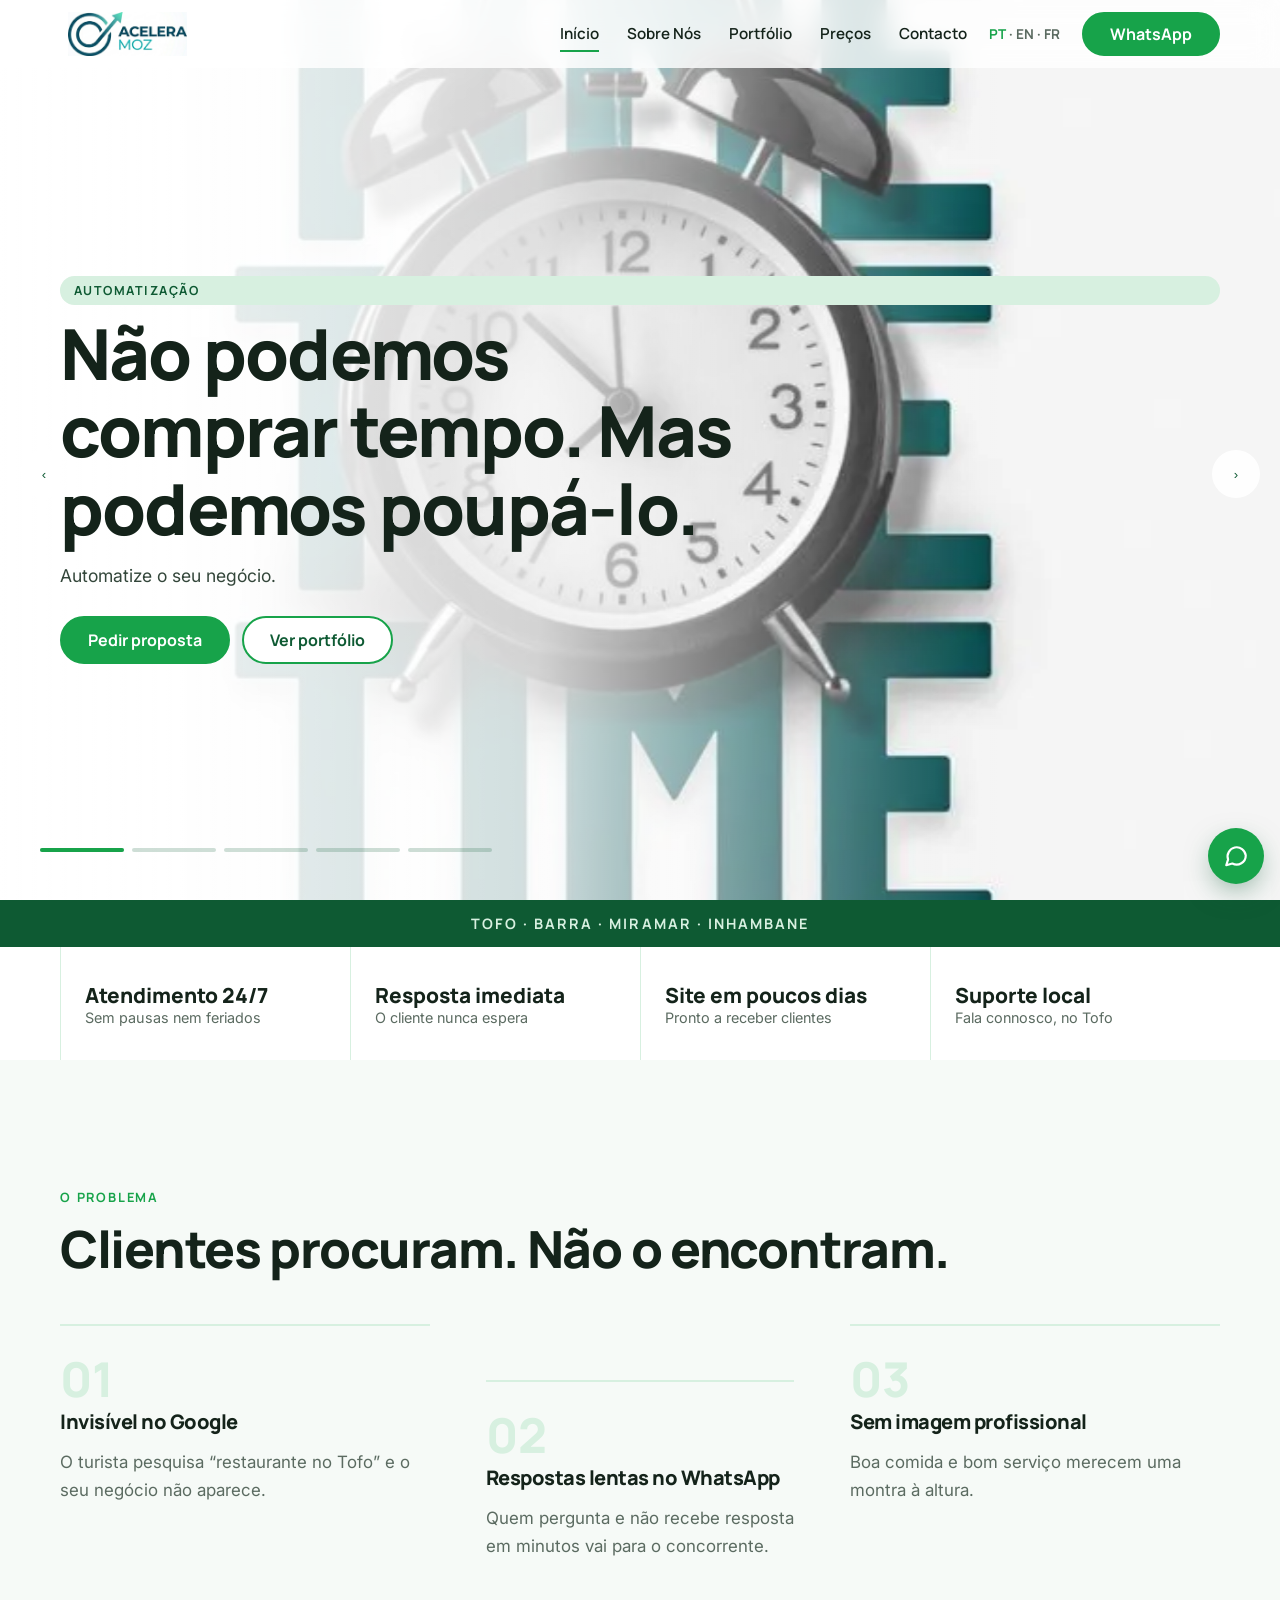
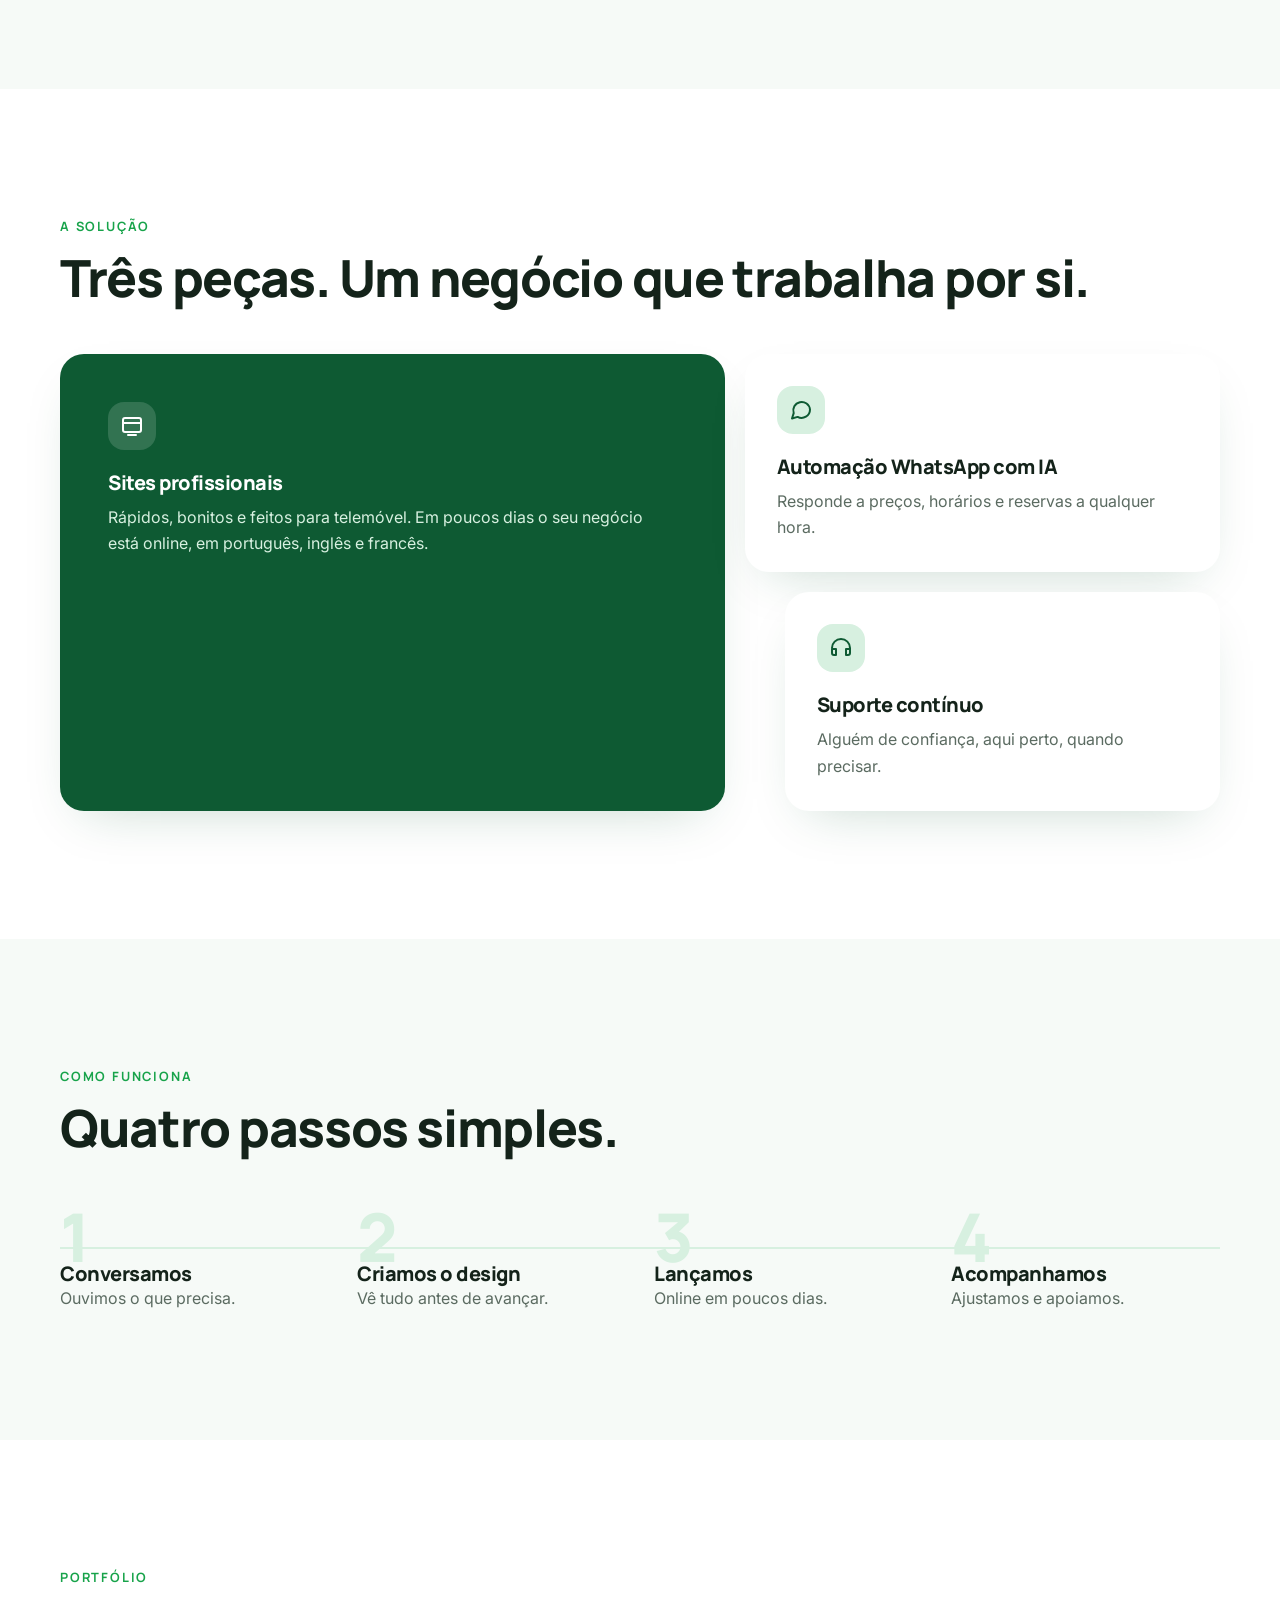
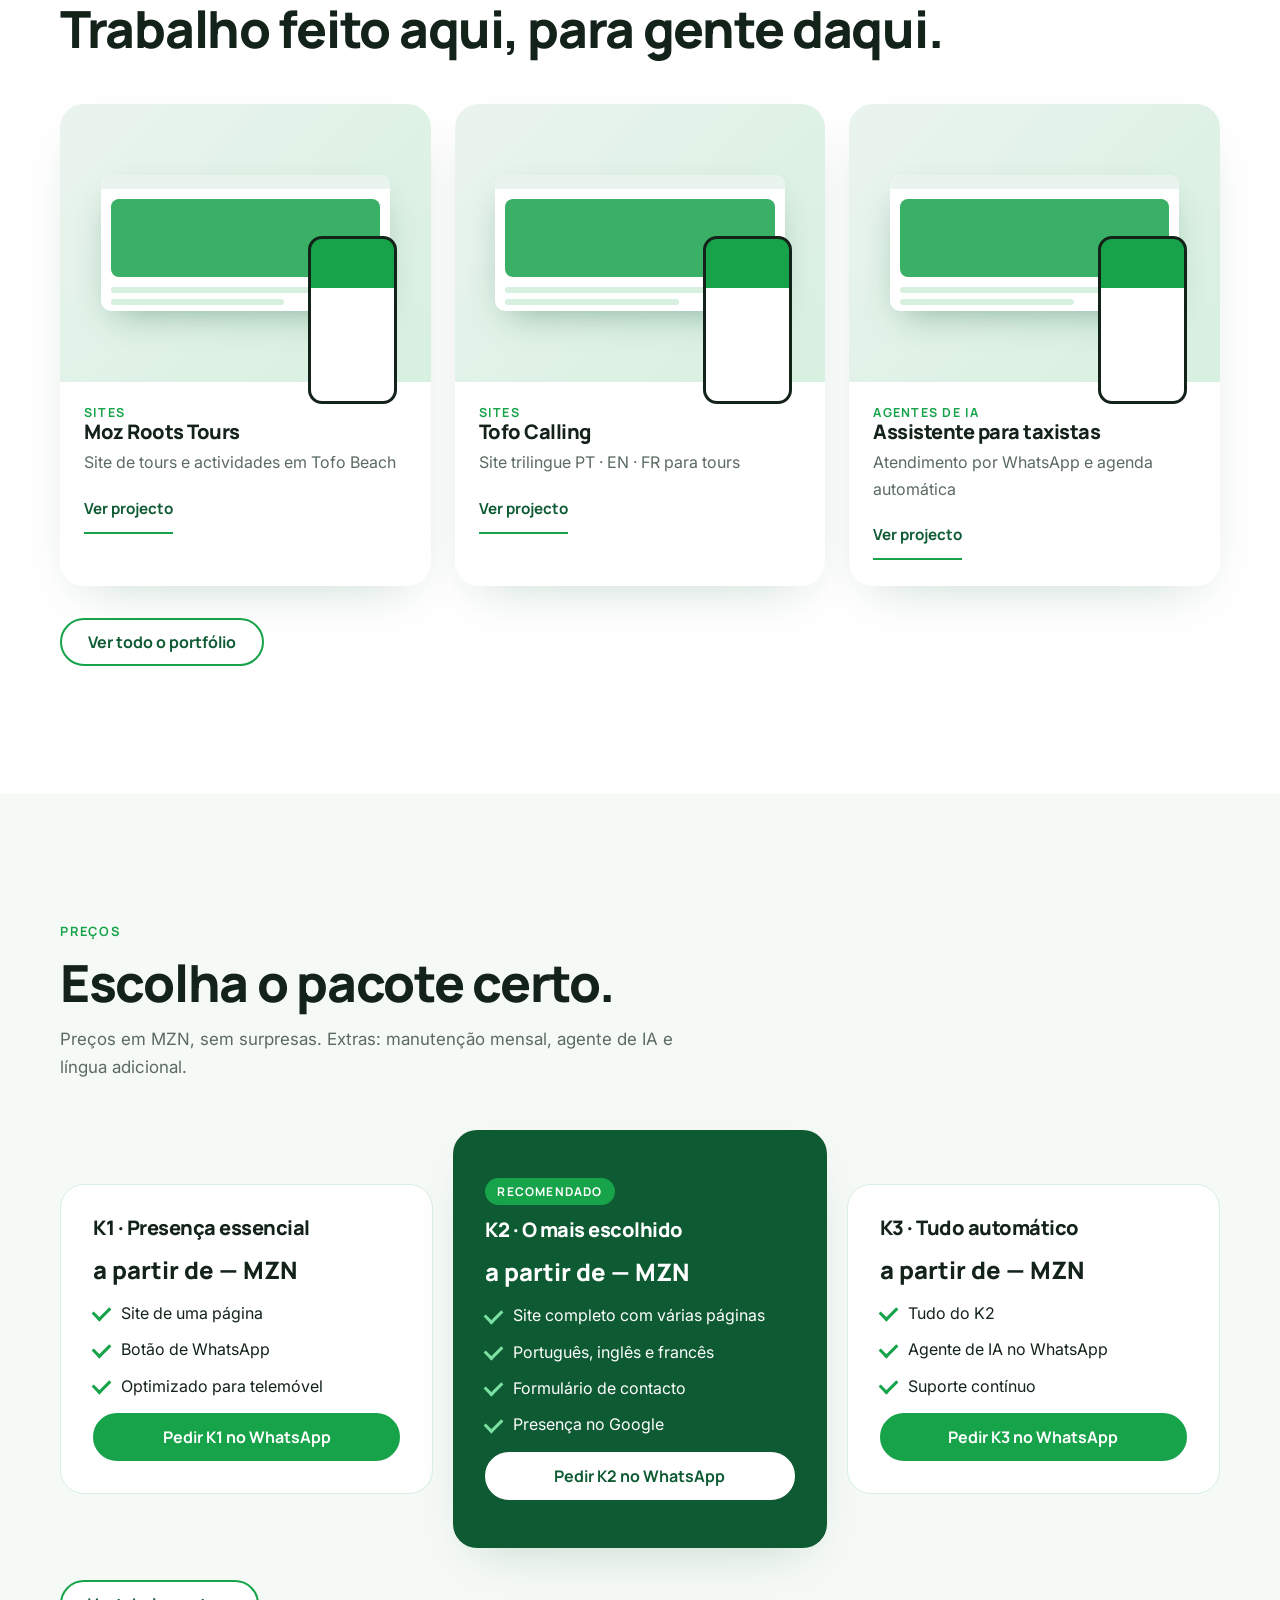
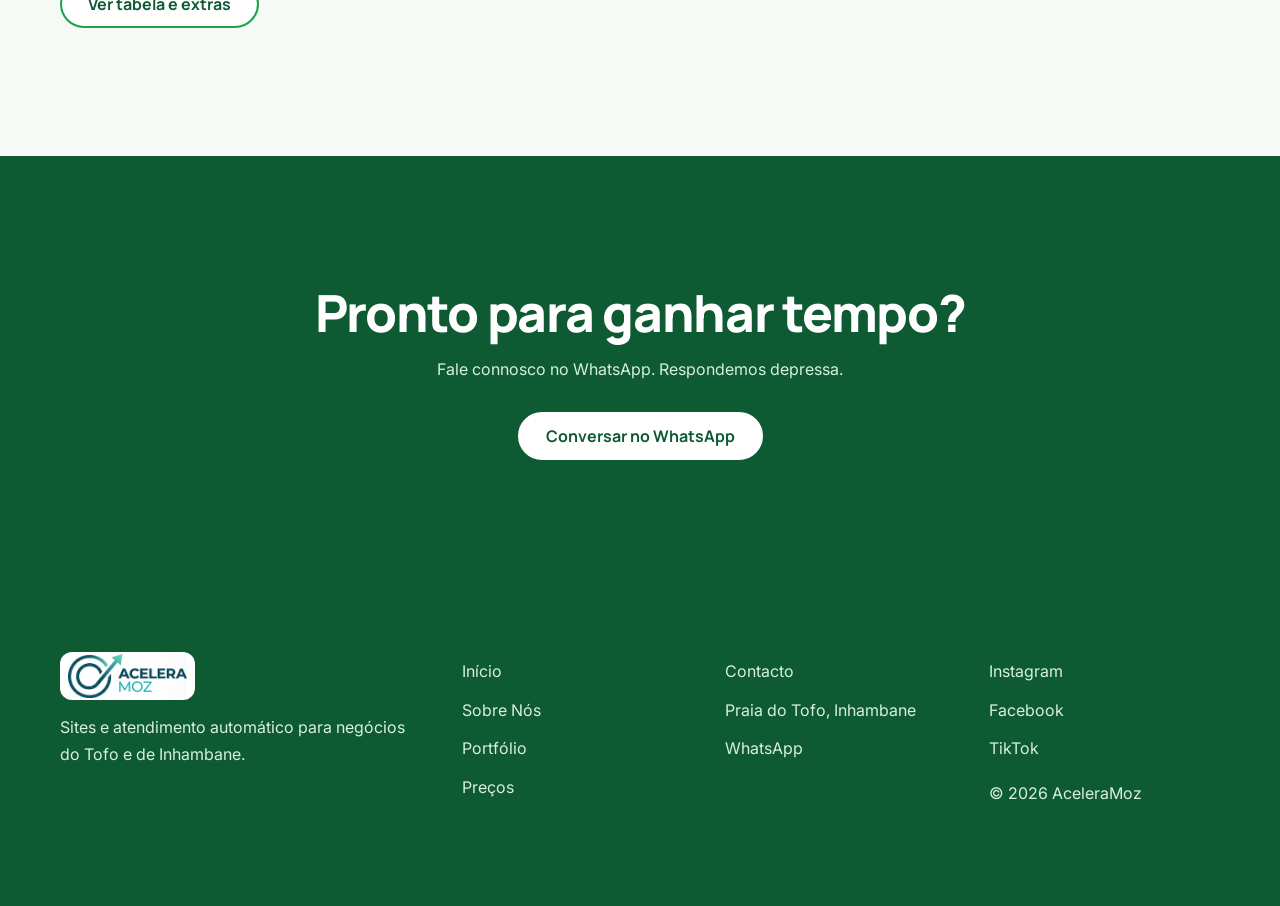
==== index.html @ 52afa76a "initial commit: aprojecto acelera moz" ====
<meta charset="utf-8">
<meta name="viewport" content="width=device-width, initial-scale=1, viewport-fit=cover">
<title>AceleraMoz · Sites e automação com IA no Tofo, Inhambane</title>
<meta name="description" content="Sites profissionais e atendimento automático no WhatsApp para negócios de Tofo, Barra, Miramar e Inhambane.">
<meta property="og:title" content="AceleraMoz"><meta property="og:description" content="Poupe tempo. Automatize o seu negócio.">
<link rel="icon" href="assets/icon.webp">
<link rel="stylesheet" href="https://fonts.googleapis.com/css2?family=Inter:wght@400;500&family=Manrope:wght@700;800&display=swap">
<script type="application/ld+json">{"@context":"https://schema.org","@type":"LocalBusiness","name":"AceleraMoz","address":{"@type":"PostalAddress","addressLocality":"Praia do Tofo","addressRegion":"Inhambane","addressCountry":"MZ"}}</script>
<link rel="stylesheet" href="assets/style.css"></head><body>
<header id="hd"><div class="w nav"><a class="logo" href="index.html" aria-label="AceleraMoz"><img src="assets/logo.png" alt="AceleraMoz"></a>
<div class="dh"><nav class="d" aria-label="Principal"><a class="on" href="index.html">Início</a><a href="sobre.html">Sobre Nós</a><a href="portfolio.html">Portfólio</a><a href="precos.html">Preços</a><a href="contacto.html">Contacto</a></nav>
<div class="lang"><b>PT</b>&nbsp;·&nbsp;EN&nbsp;·&nbsp;FR</div><a class="btn wl" href="#" target="_blank" rel="noopener">WhatsApp</a></div>
<button class="bm" id="bm" aria-label="Abrir menu" aria-expanded="false"><svg width="28" height="28" viewBox="0 0 24 24" fill="none" stroke="currentColor" stroke-width="2" stroke-linecap="round"><path d="M4 7h16M4 12h16M4 17h16"/></svg></button></div></header><div id="mp" aria-hidden="true"><button class="bm" id="bx" aria-label="Fechar menu" style="align-self:flex-end"><svg width="28" height="28" viewBox="0 0 24 24" fill="none" stroke="currentColor" stroke-width="2" stroke-linecap="round"><path d="M5 5l14 14M19 5L5 19"/></svg></button>
<a class="l on" href="index.html">Início</a><a class="l" href="sobre.html">Sobre Nós</a><a class="l" href="portfolio.html">Portfólio</a><a class="l" href="precos.html">Preços</a><a class="l" href="contacto.html">Contacto</a>
<p class="lang" style="display:block;margin:18px 0"><b>PT</b> · EN · FR</p><a class="btn wl" href="#" target="_blank" rel="noopener">WhatsApp</a></div>
<main>
<div class="hero" id="hero" role="region" aria-roledescription="carrossel" aria-label="Destaques"><div id="slides"></div>
<button class="ar p" id="pv" aria-label="Anterior">‹</button><button class="ar n" id="nx" aria-label="Seguinte">›</button><div class="dots" id="dots"></div></div>
<div class="loc">Tofo · Barra · Miramar · Inhambane</div>
<div class="w ind rv"><div>Atendimento 24/7<span>Sem pausas nem feriados</span></div><div>Resposta imediata<span>O cliente nunca espera</span></div><div>Site em poucos dias<span>Pronto a receber clientes</span></div><div>Suporte local<span>Fala connosco, no Tofo</span></div></div>
<section class="alt"><div class="w"><span class="eyebrow">O problema</span><h2 class="rv">Clientes procuram. Não o encontram.</h2>
<div class="prob"><article class="rv"><b>01</b><h3>Invisível no Google</h3><p class="lead">O turista pesquisa “restaurante no Tofo” e o seu negócio não aparece.</p></article><article class="rv"><b>02</b><h3>Respostas lentas no WhatsApp</h3><p class="lead">Quem pergunta e não recebe resposta em minutos vai para o concorrente.</p></article><article class="rv"><b>03</b><h3>Sem imagem profissional</h3><p class="lead">Boa comida e bom serviço merecem uma montra à altura.</p></article></div></div></section><section id="solucao"><div class="w"><span class="eyebrow">A solução</span><h2 class="rv">Três peças. Um negócio que trabalha por si.</h2>
<div class="sol"><article class="rv"><div class="ic" style="background:rgba(255,255,255,.15);color:#fff"><svg width="24" height="24" viewBox="0 0 24 24" fill="none" stroke="currentColor" stroke-width="2" stroke-linecap="round" stroke-linejoin="round"><rect x="3" y="4" width="18" height="14" rx="2"/><path d="M3 9h18M8 21h8"/></svg></div><h3>Sites profissionais</h3><p>Rápidos, bonitos e feitos para telemóvel. Em poucos dias o seu negócio está online, em português, inglês e francês.</p></article>
<article class="rv"><div class="ic"><svg width="24" height="24" viewBox="0 0 24 24" fill="none" stroke="currentColor" stroke-width="2" stroke-linecap="round" stroke-linejoin="round"><path d="M21 11.5a8.4 8.4 0 0 1-12.4 7.4L3 20.5l1.7-5.4A8.4 8.4 0 1 1 21 11.5z"/></svg></div><h3>Automação WhatsApp com IA</h3><p>Responde a preços, horários e reservas a qualquer hora.</p></article>
<article class="rv"><div class="ic"><svg width="24" height="24" viewBox="0 0 24 24" fill="none" stroke="currentColor" stroke-width="2" stroke-linecap="round" stroke-linejoin="round"><path d="M3 12a9 9 0 0 1 18 0v5a2 2 0 0 1-2 2h-2v-6h4M3 13h4v6H5a2 2 0 0 1-2-2z"/></svg></div><h3>Suporte contínuo</h3><p>Alguém de confiança, aqui perto, quando precisar.</p></article></div></div></section><section class="alt"><div class="w"><span class="eyebrow">Como funciona</span><h2 class="rv">Quatro passos simples.</h2>
<div class="steps" id="st"><div><b>1</b><h3>Conversamos</h3><p>Ouvimos o que precisa.</p></div><div><b>2</b><h3>Criamos o design</h3><p>Vê tudo antes de avançar.</p></div><div><b>3</b><h3>Lançamos</h3><p>Online em poucos dias.</p></div><div><b>4</b><h3>Acompanhamos</h3><p>Ajustamos e apoiamos.</p></div></div></div></section><section id="portfolio"><div class="w"><span class="eyebrow">Portfólio</span><h2 class="rv">Trabalho feito aqui, para gente daqui.</h2><div class="pf" id="pf"></div><p style="margin-top:32px"><a class="btn o" style="border-color:var(--g)" href="portfolio.html">Ver todo o portfólio</a></p></div></section><section class="alt" id="precos"><div class="w"><span class="eyebrow">Preços</span><h2 class="rv">Escolha o pacote certo.</h2><p class="lead">Preços em MZN, sem surpresas. Extras: manutenção mensal, agente de IA e língua adicional.</p><div class="pr" id="pr"></div><p style="margin-top:32px"><a class="btn o" style="border-color:var(--g)" href="precos.html">Ver tabela e extras</a></p></div></section><section class="cta"><div class="w"><h2>Pronto para ganhar tempo?</h2><p>Fale connosco no WhatsApp. Respondemos depressa.</p><a class="btn wl" href="#" target="_blank" rel="noopener">Conversar no WhatsApp</a></div></section></main><footer><div class="w"><div><a class="logo" href="index.html"><img src="assets/logo.png" alt="AceleraMoz"></a><p style="margin-top:14px;max-width:36ch">Sites e atendimento automático para negócios do Tofo e de Inhambane.</p></div>
<div><a class="on" href="index.html">Início</a><a href="sobre.html">Sobre Nós</a><a href="portfolio.html">Portfólio</a><a href="precos.html">Preços</a></div><div><a href="contacto.html">Contacto</a><a href="contacto.html">Praia do Tofo, Inhambane</a><a class="wl" href="#">WhatsApp</a></div><div><a href="#">Instagram</a><a href="#">Facebook</a><a href="#">TikTok</a><p style="margin-top:12px">© 2026 AceleraMoz</p></div></div></footer>
<a class="wa wl" href="#" target="_blank" rel="noopener" aria-label="WhatsApp"><svg width="26" height="26" viewBox="0 0 24 24" fill="none" stroke="currentColor" stroke-width="2" stroke-linecap="round" stroke-linejoin="round"><path d="M21 11.5a8.4 8.4 0 0 1-12.4 7.4L3 20.5l1.7-5.4A8.4 8.4 0 1 1 21 11.5z"/></svg></a>
<script src="assets/app.js"></script></body></html>
---- assets/style.css ----
:root{--bg:#fff;--bg2:#F6FAF7;--bg3:#EAF4EE;--g:#17A34A;--gd:#0E5A33;--mint:#D7F0E0;--tx:#14231A;--tx2:#5B6B61;--card:#fff;--line:#D7F0E0;--sh:0 20px 50px -24px rgba(14,90,51,.25);color-scheme:light}
@media (prefers-color-scheme:dark){:root:not([data-theme="light"]){--bg:#0C1710;--bg2:#101E15;--bg3:#14271B;--tx:#EAF4EE;--tx2:#A5B8AB;--card:#14231A;--line:#1F3A2A;--mint:#1F3A2A;color-scheme:dark}}
:root[data-theme="dark"]{--bg:#0C1710;--bg2:#101E15;--bg3:#14271B;--tx:#EAF4EE;--tx2:#A5B8AB;--card:#14231A;--line:#1F3A2A;--mint:#1F3A2A;color-scheme:dark}
*{box-sizing:border-box;margin:0}html{scroll-behavior:smooth;height:100%;scroll-padding-top:calc(76px + env(safe-area-inset-top,0px))}
body{font:400 1rem/1.65 Inter,system-ui,sans-serif;color:var(--tx);background:var(--bg);overflow-x:hidden;min-height:100%}
:root{padding-top:env(safe-area-inset-top,0px);padding-bottom:env(safe-area-inset-bottom,0px)}
h1,h2,h3{font-family:Manrope,Inter,sans-serif;font-weight:800;letter-spacing:-.025em;line-height:1.1}
h2{font-size:clamp(1.9rem,4.5vw,3.2rem)}h3{font-size:1.25rem}
img{max-width:100%;display:block}a{color:inherit}
.w{max-width:1200px;margin:auto;padding:0 20px}
section{padding:72px 0}@media(min-width:900px){section{padding:128px 0}}
.alt{background:var(--bg2)}.eyebrow{display:inline-block;font:700 .8rem Manrope;letter-spacing:.14em;text-transform:uppercase;color:var(--g);margin-bottom:14px}
.lead{color:var(--tx2);max-width:56ch;margin-top:16px;font-size:1.06rem}
.btn{display:inline-flex;align-items:center;justify-content:center;min-height:48px;padding:0 26px;border-radius:999px;font:700 1rem Manrope;text-decoration:none;border:2px solid var(--g);background:var(--g);color:#fff;cursor:pointer;transition:all .25s}
.btn:hover{background:var(--gd);border-color:var(--gd);transform:translateY(-2px);box-shadow:var(--sh)}
.btn.o{background:#fff;color:var(--gd)}.btn.o:hover{background:var(--mint);color:var(--gd)}
:focus-visible{outline:3px solid var(--g);outline-offset:3px}
header{position:fixed;inset:env(safe-area-inset-top,0px) 0 auto;z-index:50;background:color-mix(in srgb,var(--bg) 82%,transparent);backdrop-filter:blur(14px);transition:box-shadow .25s}
header.s{box-shadow:0 8px 30px -18px rgba(14,90,51,.4)}
body::before{content:"";position:fixed;inset:0 0 auto;height:env(safe-area-inset-top,0px);z-index:49;background:color-mix(in srgb,var(--bg) 82%,transparent);backdrop-filter:blur(14px)}
.nav{display:flex;align-items:center;justify-content:space-between;height:68px}
.logo{background:#fff;border-radius:12px;padding:2px 8px}.logo img{height:44px;width:auto}
nav.d{display:none;gap:28px}nav.d a{text-decoration:none;font:600 .95rem Manrope;padding:6px 0;border-bottom:2px solid transparent}
nav.d a:hover,nav.d a.on{border-color:var(--g)}
.lang{font:700 .85rem Manrope;color:var(--tx2);display:none}.lang b{color:var(--g)}
.bm{width:48px;height:48px;border:0;background:none;color:var(--tx);cursor:pointer}
@media(min-width:960px){nav.d,.lang{display:flex}.bm{display:none}}
.dh .btn{display:none}@media(min-width:960px){.dh .btn{display:inline-flex;min-height:44px}}
.dh{display:flex;align-items:center;gap:22px}
#mp{position:fixed;inset:0;z-index:60;background:var(--bg);padding:calc(20px + env(safe-area-inset-top,0px)) 20px 24px;display:flex;flex-direction:column;transform:translateY(-100%);transition:transform .35s;visibility:hidden}
#mp.o{transform:none;visibility:visible}#mp a.l{font:800 1.8rem Manrope;text-decoration:none;min-height:56px;display:flex;align-items:center;border-bottom:1px solid var(--line)}
#mp .btn{margin-top:auto;width:100%}
/* hero */
.hero{position:relative;height:100svh;min-height:560px;overflow:hidden;background:var(--bg2)}
.sl{position:absolute;inset:0;opacity:0;transition:opacity 1.2s ease;visibility:hidden}.sl.a{opacity:1;visibility:visible;z-index:1}
.sl img{position:absolute;inset:0;width:100%;height:100%;object-fit:cover;object-position:var(--pm);transform:scale(1)}
.sl.a img{animation:kb 11.5s ease-out forwards}@keyframes kb{to{transform:scale(1.08)}}
.sl::after{content:"";position:absolute;inset:0;background:linear-gradient(0deg,rgba(255,255,255,.97) 0,rgba(255,255,255,.9) 48%,rgba(246,250,247,.2) 100%)}
.sc{position:absolute;z-index:2;left:0;right:0;bottom:0;padding:0 20px 96px;max-width:1200px;margin:auto;color:#14231A}
.sc h1{font-size:clamp(2rem,7.5vw,4.4rem);max-width:15ch;margin:10px 0 14px}.sc p{color:#33463A;font-size:1.1rem;max-width:40ch}
.tag{display:inline-block;background:var(--mint);color:#0E5A33;font:700 .78rem Manrope;letter-spacing:.12em;text-transform:uppercase;padding:6px 14px;border-radius:999px}
.bt{display:flex;flex-direction:column;gap:12px;margin-top:26px}
@media(min-width:640px){.bt{flex-direction:row}}
@media(min-width:700px){.sl img{object-position:var(--pd)}.sl::after{background:linear-gradient(90deg,rgba(255,255,255,.96) 0,rgba(255,255,255,.82) 42%,rgba(255,255,255,0) 78%)}.sc{top:0;display:flex;flex-direction:column;justify-content:center;padding:80px 20px 40px}}
.ar{position:absolute;z-index:3;top:50%;width:48px;height:48px;border-radius:50%;border:0;background:rgba(255,255,255,.9);color:#0E5A33;cursor:pointer;display:none;box-shadow:var(--sh)}
@media(min-width:960px){.ar{display:block}}.ar.p{left:20px}.ar.n{right:20px}
.dots{position:absolute;z-index:3;left:20px;right:20px;bottom:36px;max-width:1200px;margin:auto;display:flex;gap:8px}
.dots button{flex:1;max-width:84px;height:28px;border:0;background:none;cursor:pointer;position:relative}
.dots button::before,.dots i{content:"";position:absolute;left:0;right:0;top:12px;height:4px;border-radius:4px;background:rgba(14,90,51,.2)}
.dots i{background:var(--g);right:100%;transition:none}.dots .a i{right:0;transition:right 10s linear}
.loc{background:var(--gd);color:#D7F0E0;text-align:center;font:700 .9rem Manrope;letter-spacing:.14em;text-transform:uppercase;padding:14px 20px}
/* sections */
.ind{display:grid;grid-template-columns:1fr 1fr;gap:0}.ind div{padding:26px 8px;border-left:1px solid var(--line);font:800 1.05rem Manrope}.ind span{display:block;font:400 .9rem Inter;color:var(--tx2)}
@media(min-width:800px){.ind{grid-template-columns:repeat(4,1fr)}.ind div{padding:34px 24px;font-size:1.3rem}}
.prob{display:grid;gap:36px;margin-top:48px}.prob article{border-top:2px solid var(--mint);padding-top:20px}.prob b{font:800 3rem Manrope;color:var(--mint)}
@media(min-width:900px){.prob{grid-template-columns:1.2fr 1fr 1.2fr;gap:56px}.prob article:nth-child(2){margin-top:56px}}
.sol{display:grid;gap:20px;margin-top:48px}.sol article{background:var(--card);border-radius:24px;padding:32px;box-shadow:var(--sh);transition:transform .25s}.sol article:hover{transform:translateY(-4px)}
.sol article:first-child{background:var(--gd);color:#fff}.sol article:first-child p{color:#D7F0E0}.sol p{color:var(--tx2);margin-top:10px}
.ic{width:48px;height:48px;border-radius:16px;background:var(--mint);display:grid;place-items:center;margin-bottom:22px;color:var(--gd)}
@media(min-width:900px){.sol{grid-template-columns:1.4fr 1fr;grid-template-rows:auto auto}.sol article:first-child{grid-row:span 2;padding:48px}.sol article:last-child{margin-left:40px}}
.steps{display:grid;gap:0;margin-top:48px;position:relative}.steps div{padding:0 0 36px 76px;position:relative}
.steps b{position:absolute;left:0;top:-8px;font:800 3.4rem Manrope;color:var(--mint);line-height:1}.steps p{color:var(--tx2)}
.steps::before{content:"";position:absolute;left:24px;top:0;bottom:0;width:2px;background:linear-gradient(var(--g),var(--g)) no-repeat;background-size:100% var(--p,0%);background-color:var(--mint)}
@media(min-width:900px){.steps{grid-template-columns:repeat(4,1fr);gap:28px}.steps div{padding:60px 0 0}.steps b{top:0;font-size:4.2rem}.steps::before{left:0;right:0;top:44px;bottom:auto;height:2px;width:auto;background-size:var(--p,0%) 100%}}
.pf{display:grid;gap:24px;margin-top:48px}@media(min-width:700px){.pf{grid-template-columns:1fr 1fr}}@media(min-width:1000px){.pf{grid-template-columns:repeat(3,1fr)}}
.pc{background:var(--card);border-radius:24px;overflow:hidden;box-shadow:var(--sh);transition:transform .25s}.pc:hover{transform:translateY(-4px)}
.mk{aspect-ratio:4/3;background:linear-gradient(135deg,var(--bg3),var(--mint));display:grid;place-items:center;position:relative}
.br{width:78%;border-radius:10px;background:#fff;box-shadow:0 14px 34px -14px rgba(14,90,51,.45);overflow:hidden}.br i{display:block;height:14px;background:var(--bg3)}
.br u{display:block;height:78px;margin:10px;border-radius:8px;background:var(--g);opacity:.85}.br s{display:block;height:6px;margin:6px 10px;border-radius:4px;background:var(--mint)}
.ph{position:absolute;right:9%;bottom:-8%;width:24%;aspect-ratio:9/17;border-radius:14px;background:#14231A;border:3px solid #14231A;overflow:hidden}.ph::after{content:"";position:absolute;inset:0;background:linear-gradient(var(--g) 0 30%,#fff 30%)}
.pb{padding:22px 24px 26px}.pb small{color:var(--g);font:700 .78rem Manrope;letter-spacing:.1em;text-transform:uppercase}.pb p{color:var(--tx2);margin:6px 0 14px}
.pb a{font:700 .95rem Manrope;color:var(--gd);text-decoration:none;border-bottom:2px solid var(--g);min-height:44px;display:inline-block;padding-top:8px}
.pr{display:grid;gap:20px;margin-top:48px}@media(min-width:900px){.pr{grid-template-columns:repeat(3,1fr);align-items:center}}
.pk{background:var(--card);border:1px solid var(--line);border-radius:24px;padding:32px;display:flex;flex-direction:column;gap:14px}
.pk.rec{background:var(--gd);color:#fff;box-shadow:var(--sh);border:0}@media(min-width:900px){.pk.rec{padding:48px 32px}}
.pk .pp{font:800 1.5rem Manrope}.pk ul{list-style:none;padding:0;display:grid;gap:10px;flex:1}.pk li{padding-left:28px;position:relative}
.pk li::before{content:"";position:absolute;left:0;top:.4em;width:14px;height:8px;border:solid var(--g);border-width:0 0 3px 3px;transform:rotate(-45deg)}.rec li::before{border-color:#7BE0A1}
.pk .btn{width:100%}.rec .btn{background:#fff;color:var(--gd);border-color:#fff}.rb{align-self:flex-start;background:var(--g);font:700 .75rem Manrope;letter-spacing:.1em;text-transform:uppercase;padding:5px 12px;border-radius:999px}
.cta{background:var(--gd);color:#fff;text-align:center}.cta p{color:#D7F0E0;margin:16px auto 30px;max-width:48ch}.cta .btn{background:#fff;color:var(--gd);border-color:#fff}
.ct{display:grid;gap:40px;margin-top:48px}@media(min-width:900px){.ct{grid-template-columns:1.2fr 1fr}}
form{display:grid;gap:16px}label{font:700 .9rem Manrope;display:grid;gap:6px}
input,select,textarea{font:inherit;min-height:48px;padding:12px 16px;border-radius:14px;border:1.5px solid var(--line);background:var(--card);color:var(--tx);width:100%}
input:focus,select:focus,textarea:focus{outline:3px solid var(--mint);border-color:var(--g)}.er{color:#B42318;font-size:.88rem;font-weight:500;min-height:0}
.ok{background:var(--mint);color:#0E5A33;padding:20px;border-radius:16px;font-weight:600;display:none}
.cd{display:grid;gap:14px}.cd div{background:var(--card);border:1px solid var(--line);border-radius:20px;padding:20px 24px}.cd b{font:800 1rem Manrope;display:block}.cd span{color:var(--tx2)}
footer{background:var(--gd);color:#D7F0E0;padding:64px 0 100px}footer .w{display:grid;gap:32px}footer a{display:block;text-decoration:none;padding:6px 0}footer .logo{display:inline-block}
@media(min-width:800px){footer .w{grid-template-columns:1.6fr 1fr 1fr 1fr}}
.wa{position:fixed;z-index:40;right:16px;bottom:calc(16px + env(safe-area-inset-bottom,0px));width:56px;height:56px;border-radius:50%;background:var(--g);color:#fff;display:grid;place-items:center;box-shadow:0 10px 30px -8px rgba(14,90,51,.6);transition:transform .25s}.wa:hover{transform:scale(1.08)}
.rv{opacity:0;transform:translateY(16px);transition:opacity .6s,transform .6s}.rv.in{opacity:1;transform:none}
@media(prefers-reduced-motion:reduce){*{animation:none!important;transition:none!important}.rv{opacity:1;transform:none}html{scroll-behavior:auto}}

.pgh{padding:140px 0 56px;background:var(--bg2)}@media(min-width:900px){.pgh{padding:176px 0 88px}}.pgh h1{font-size:clamp(2.2rem,6vw,4rem);max-width:18ch}
#mp a.l.on{border-bottom-color:var(--g)}
.flt{display:flex;flex-wrap:wrap;gap:10px;margin-top:32px}.flt button{min-height:44px;padding:0 20px;border-radius:999px;border:1.5px solid var(--line);background:var(--card);color:var(--tx);font:700 .9rem Manrope;cursor:pointer;transition:all .25s}.flt button.a{background:var(--g);color:#fff;border-color:var(--g)}
.bk{display:grid;gap:24px;padding:40px 0;border-top:1px solid var(--line);align-items:center}.bi{aspect-ratio:4/3;border-radius:24px;overflow:hidden;box-shadow:var(--sh)}.bi img{width:100%;height:100%;object-fit:cover}
@media(min-width:900px){.bk{grid-template-columns:1fr 1fr;gap:72px}.bk:nth-child(even) .bi{order:2}}
.ck{list-style:none;padding:0;display:grid;gap:8px;margin-top:16px}.ck li{padding-left:28px;position:relative}.ck li::before{content:"";position:absolute;left:0;top:.4em;width:14px;height:8px;border:solid var(--g);border-width:0 0 3px 3px;transform:rotate(-45deg)}
.two{display:grid;gap:32px;margin-top:40px}@media(min-width:900px){.two{grid-template-columns:repeat(3,1fr);gap:48px}}.two div{border-top:2px solid var(--mint);padding-top:18px}.two p{color:var(--tx2);margin-top:8px}
details{border-bottom:1px solid var(--line);padding:6px 0}summary{font:700 1.05rem Manrope;cursor:pointer;min-height:48px;display:flex;align-items:center}details p{color:var(--tx2);padding-bottom:16px;max-width:64ch}
.tb{overflow-x:auto;margin-top:40px}table{width:100%;border-collapse:collapse;min-width:520px}th,td{padding:14px 12px;border-bottom:1px solid var(--line);text-align:left}th{font:800 1rem Manrope}td+td,th+th{text-align:center}
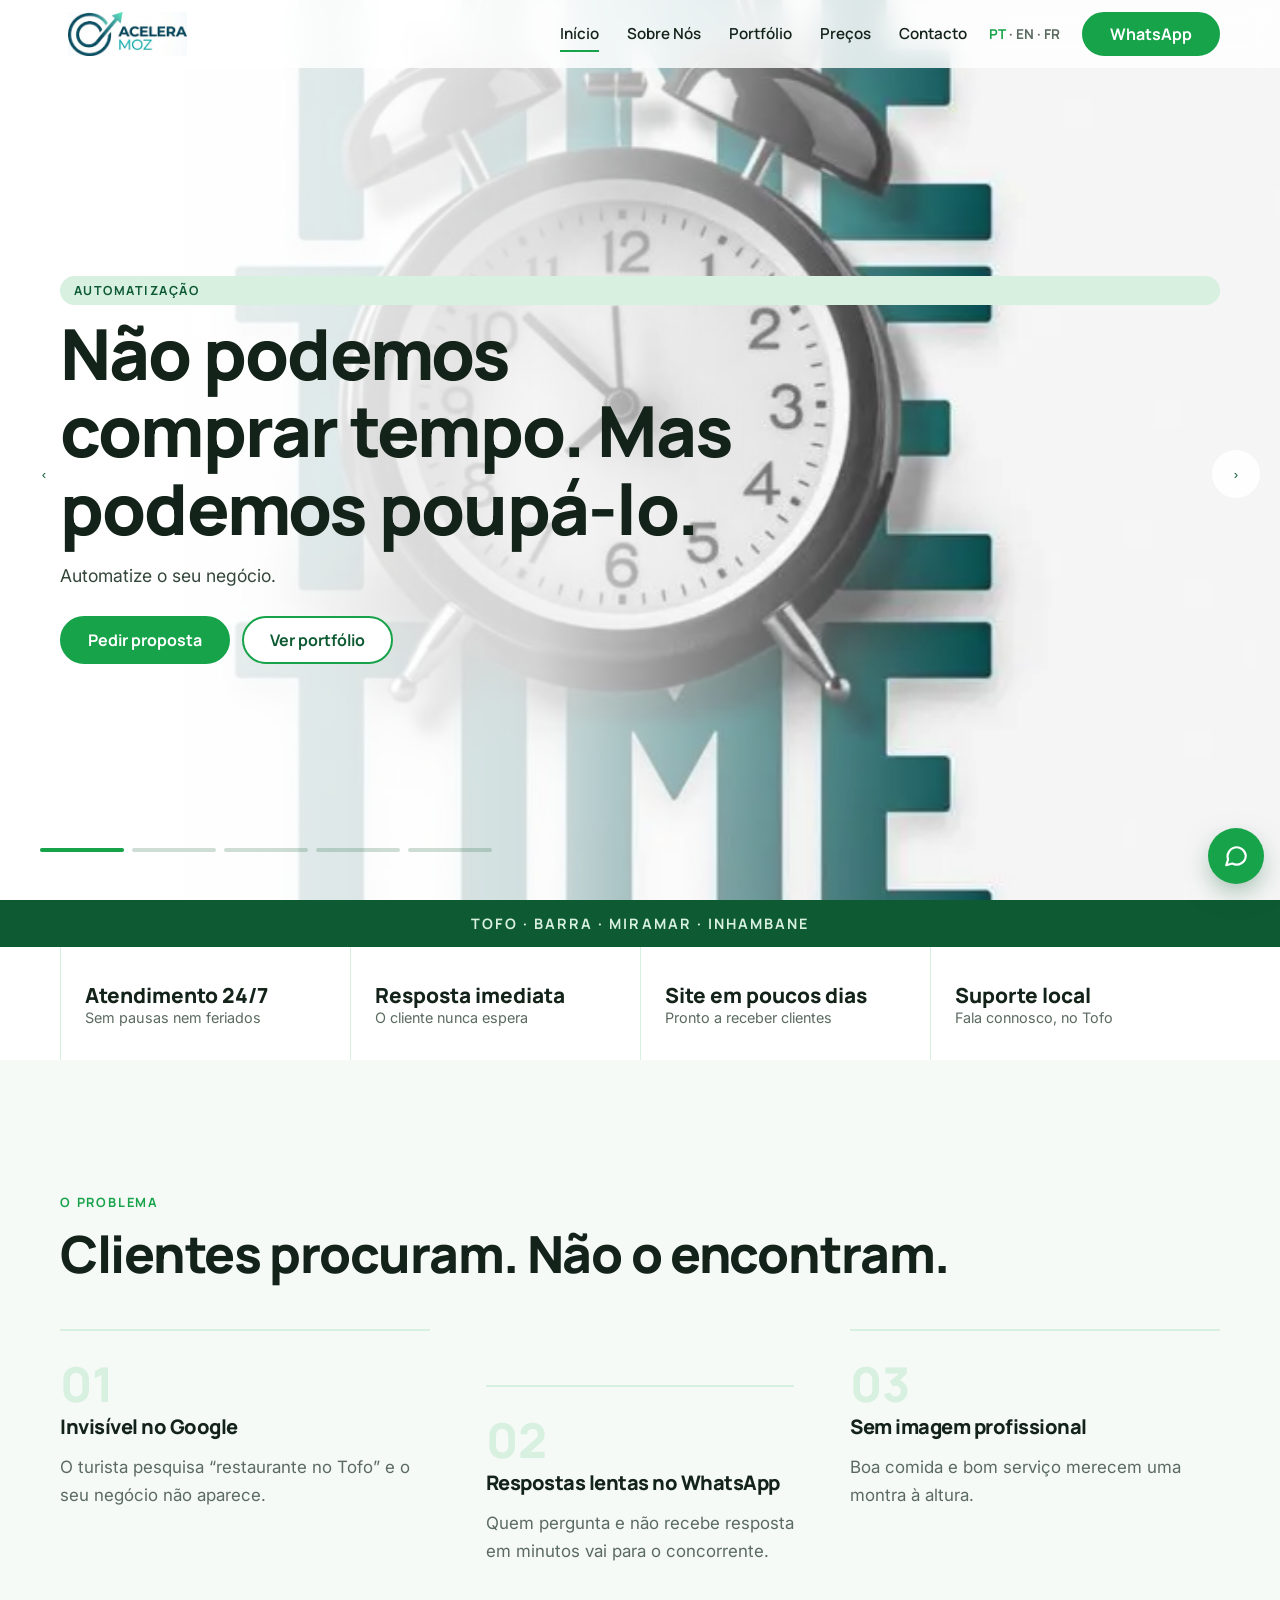
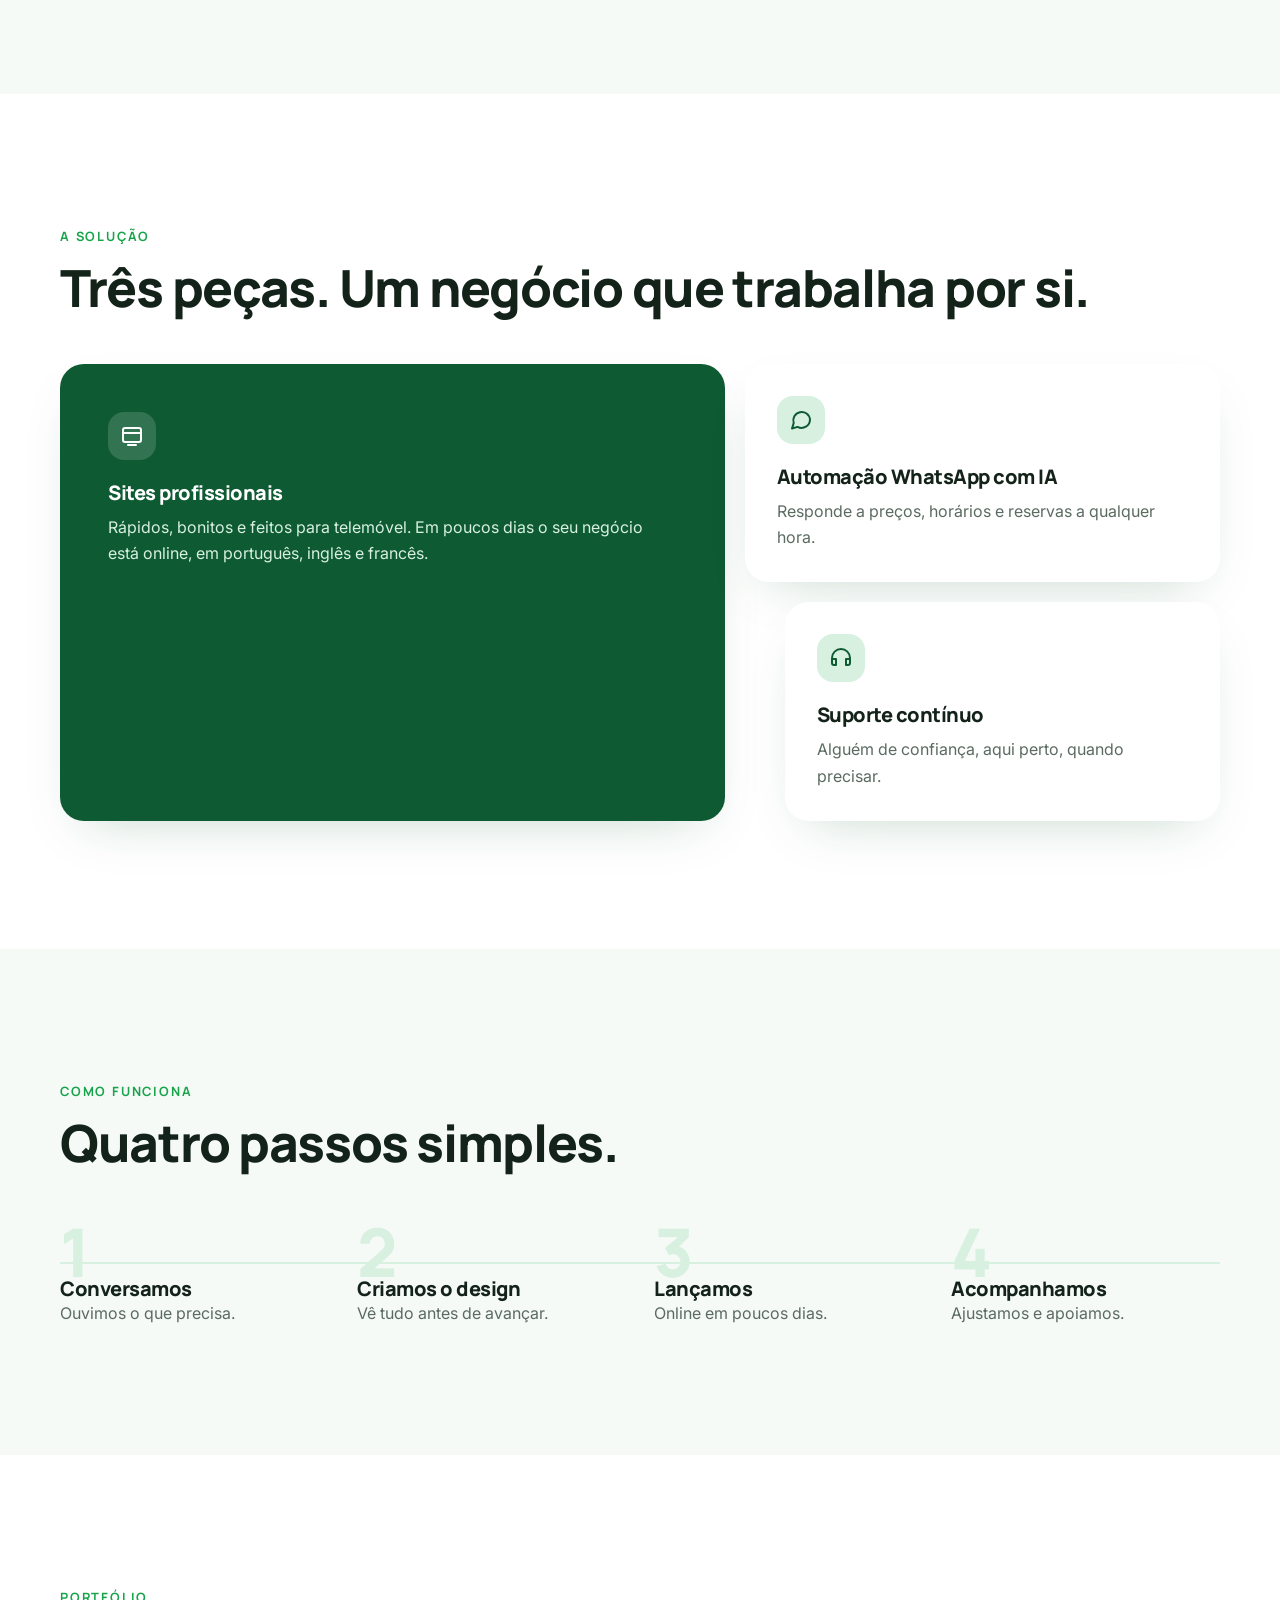
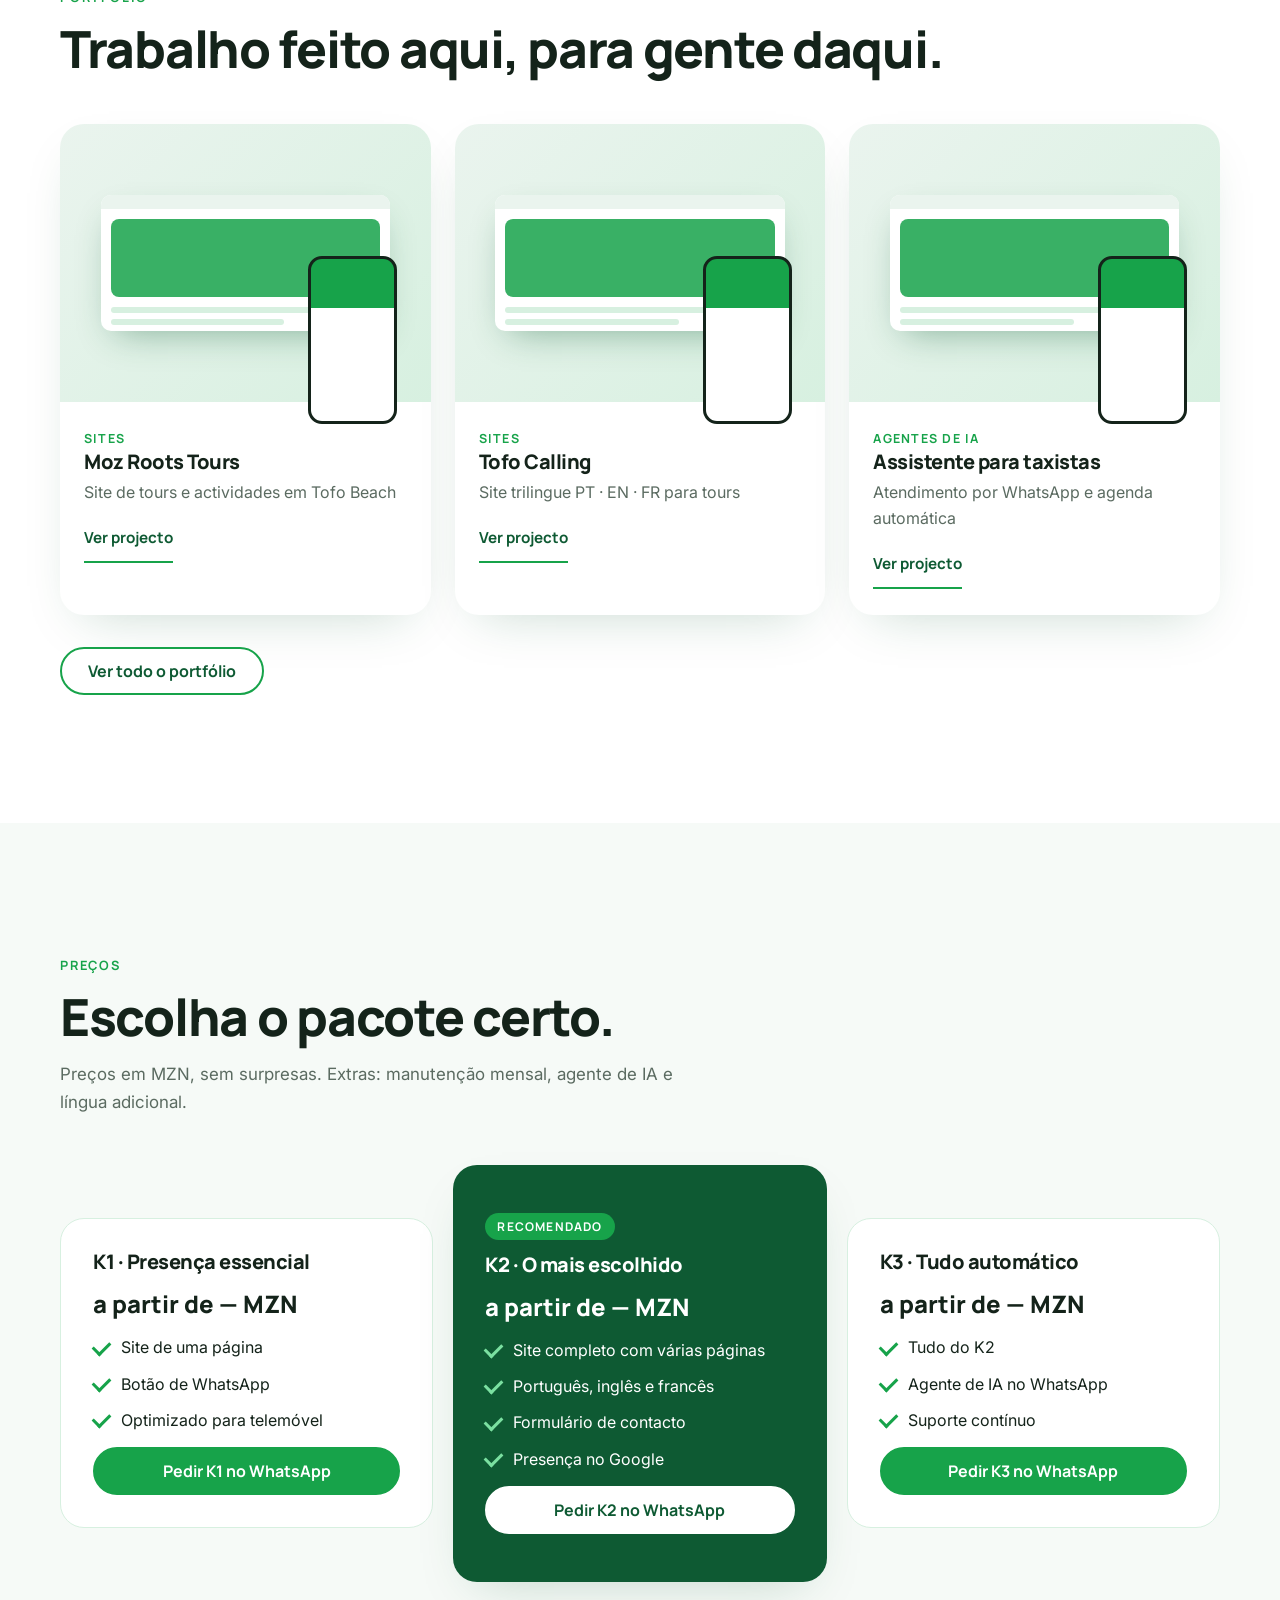
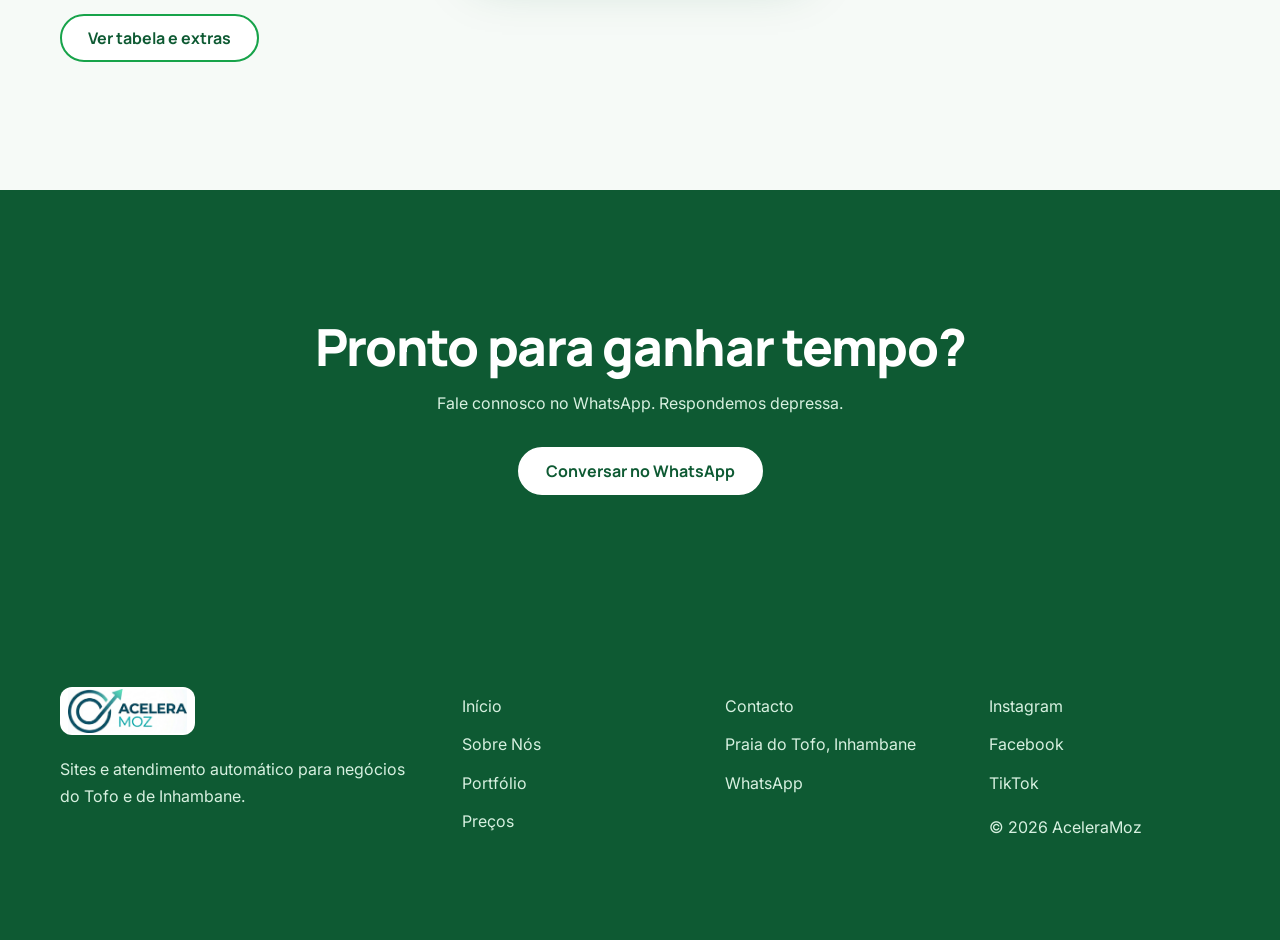
==== commit cdd384e3: "Atualização do codigo" ====
--- a/index.html
+++ b/index.html
@@ -1,29 +1,319 @@
-<meta charset="utf-8">
-<meta name="viewport" content="width=device-width, initial-scale=1, viewport-fit=cover">
-<title>AceleraMoz · Sites e automação com IA no Tofo, Inhambane</title>
-<meta name="description" content="Sites profissionais e atendimento automático no WhatsApp para negócios de Tofo, Barra, Miramar e Inhambane.">
-<meta property="og:title" content="AceleraMoz"><meta property="og:description" content="Poupe tempo. Automatize o seu negócio.">
-<link rel="icon" href="assets/icon.webp">
-<link rel="stylesheet" href="https://fonts.googleapis.com/css2?family=Inter:wght@400;500&family=Manrope:wght@700;800&display=swap">
-<script type="application/ld+json">{"@context":"https://schema.org","@type":"LocalBusiness","name":"AceleraMoz","address":{"@type":"PostalAddress","addressLocality":"Praia do Tofo","addressRegion":"Inhambane","addressCountry":"MZ"}}</script>
-<link rel="stylesheet" href="assets/style.css"></head><body>
-<header id="hd"><div class="w nav"><a class="logo" href="index.html" aria-label="AceleraMoz"><img src="assets/logo.png" alt="AceleraMoz"></a>
-<div class="dh"><nav class="d" aria-label="Principal"><a class="on" href="index.html">Início</a><a href="sobre.html">Sobre Nós</a><a href="portfolio.html">Portfólio</a><a href="precos.html">Preços</a><a href="contacto.html">Contacto</a></nav>
-<div class="lang"><b>PT</b>&nbsp;·&nbsp;EN&nbsp;·&nbsp;FR</div><a class="btn wl" href="#" target="_blank" rel="noopener">WhatsApp</a></div>
-<button class="bm" id="bm" aria-label="Abrir menu" aria-expanded="false"><svg width="28" height="28" viewBox="0 0 24 24" fill="none" stroke="currentColor" stroke-width="2" stroke-linecap="round"><path d="M4 7h16M4 12h16M4 17h16"/></svg></button></div></header><div id="mp" aria-hidden="true"><button class="bm" id="bx" aria-label="Fechar menu" style="align-self:flex-end"><svg width="28" height="28" viewBox="0 0 24 24" fill="none" stroke="currentColor" stroke-width="2" stroke-linecap="round"><path d="M5 5l14 14M19 5L5 19"/></svg></button>
-<a class="l on" href="index.html">Início</a><a class="l" href="sobre.html">Sobre Nós</a><a class="l" href="portfolio.html">Portfólio</a><a class="l" href="precos.html">Preços</a><a class="l" href="contacto.html">Contacto</a>
-<p class="lang" style="display:block;margin:18px 0"><b>PT</b> · EN · FR</p><a class="btn wl" href="#" target="_blank" rel="noopener">WhatsApp</a></div>
-<main>
-<div class="hero" id="hero" role="region" aria-roledescription="carrossel" aria-label="Destaques"><div id="slides"></div>
-<button class="ar p" id="pv" aria-label="Anterior">‹</button><button class="ar n" id="nx" aria-label="Seguinte">›</button><div class="dots" id="dots"></div></div>
-<div class="loc">Tofo · Barra · Miramar · Inhambane</div>
-<div class="w ind rv"><div>Atendimento 24/7<span>Sem pausas nem feriados</span></div><div>Resposta imediata<span>O cliente nunca espera</span></div><div>Site em poucos dias<span>Pronto a receber clientes</span></div><div>Suporte local<span>Fala connosco, no Tofo</span></div></div>
-<section class="alt"><div class="w"><span class="eyebrow">O problema</span><h2 class="rv">Clientes procuram. Não o encontram.</h2>
-<div class="prob"><article class="rv"><b>01</b><h3>Invisível no Google</h3><p class="lead">O turista pesquisa “restaurante no Tofo” e o seu negócio não aparece.</p></article><article class="rv"><b>02</b><h3>Respostas lentas no WhatsApp</h3><p class="lead">Quem pergunta e não recebe resposta em minutos vai para o concorrente.</p></article><article class="rv"><b>03</b><h3>Sem imagem profissional</h3><p class="lead">Boa comida e bom serviço merecem uma montra à altura.</p></article></div></div></section><section id="solucao"><div class="w"><span class="eyebrow">A solução</span><h2 class="rv">Três peças. Um negócio que trabalha por si.</h2>
-<div class="sol"><article class="rv"><div class="ic" style="background:rgba(255,255,255,.15);color:#fff"><svg width="24" height="24" viewBox="0 0 24 24" fill="none" stroke="currentColor" stroke-width="2" stroke-linecap="round" stroke-linejoin="round"><rect x="3" y="4" width="18" height="14" rx="2"/><path d="M3 9h18M8 21h8"/></svg></div><h3>Sites profissionais</h3><p>Rápidos, bonitos e feitos para telemóvel. Em poucos dias o seu negócio está online, em português, inglês e francês.</p></article>
-<article class="rv"><div class="ic"><svg width="24" height="24" viewBox="0 0 24 24" fill="none" stroke="currentColor" stroke-width="2" stroke-linecap="round" stroke-linejoin="round"><path d="M21 11.5a8.4 8.4 0 0 1-12.4 7.4L3 20.5l1.7-5.4A8.4 8.4 0 1 1 21 11.5z"/></svg></div><h3>Automação WhatsApp com IA</h3><p>Responde a preços, horários e reservas a qualquer hora.</p></article>
-<article class="rv"><div class="ic"><svg width="24" height="24" viewBox="0 0 24 24" fill="none" stroke="currentColor" stroke-width="2" stroke-linecap="round" stroke-linejoin="round"><path d="M3 12a9 9 0 0 1 18 0v5a2 2 0 0 1-2 2h-2v-6h4M3 13h4v6H5a2 2 0 0 1-2-2z"/></svg></div><h3>Suporte contínuo</h3><p>Alguém de confiança, aqui perto, quando precisar.</p></article></div></div></section><section class="alt"><div class="w"><span class="eyebrow">Como funciona</span><h2 class="rv">Quatro passos simples.</h2>
-<div class="steps" id="st"><div><b>1</b><h3>Conversamos</h3><p>Ouvimos o que precisa.</p></div><div><b>2</b><h3>Criamos o design</h3><p>Vê tudo antes de avançar.</p></div><div><b>3</b><h3>Lançamos</h3><p>Online em poucos dias.</p></div><div><b>4</b><h3>Acompanhamos</h3><p>Ajustamos e apoiamos.</p></div></div></div></section><section id="portfolio"><div class="w"><span class="eyebrow">Portfólio</span><h2 class="rv">Trabalho feito aqui, para gente daqui.</h2><div class="pf" id="pf"></div><p style="margin-top:32px"><a class="btn o" style="border-color:var(--g)" href="portfolio.html">Ver todo o portfólio</a></p></div></section><section class="alt" id="precos"><div class="w"><span class="eyebrow">Preços</span><h2 class="rv">Escolha o pacote certo.</h2><p class="lead">Preços em MZN, sem surpresas. Extras: manutenção mensal, agente de IA e língua adicional.</p><div class="pr" id="pr"></div><p style="margin-top:32px"><a class="btn o" style="border-color:var(--g)" href="precos.html">Ver tabela e extras</a></p></div></section><section class="cta"><div class="w"><h2>Pronto para ganhar tempo?</h2><p>Fale connosco no WhatsApp. Respondemos depressa.</p><a class="btn wl" href="#" target="_blank" rel="noopener">Conversar no WhatsApp</a></div></section></main><footer><div class="w"><div><a class="logo" href="index.html"><img src="assets/logo.png" alt="AceleraMoz"></a><p style="margin-top:14px;max-width:36ch">Sites e atendimento automático para negócios do Tofo e de Inhambane.</p></div>
-<div><a class="on" href="index.html">Início</a><a href="sobre.html">Sobre Nós</a><a href="portfolio.html">Portfólio</a><a href="precos.html">Preços</a></div><div><a href="contacto.html">Contacto</a><a href="contacto.html">Praia do Tofo, Inhambane</a><a class="wl" href="#">WhatsApp</a></div><div><a href="#">Instagram</a><a href="#">Facebook</a><a href="#">TikTok</a><p style="margin-top:12px">© 2026 AceleraMoz</p></div></div></footer>
-<a class="wa wl" href="#" target="_blank" rel="noopener" aria-label="WhatsApp"><svg width="26" height="26" viewBox="0 0 24 24" fill="none" stroke="currentColor" stroke-width="2" stroke-linecap="round" stroke-linejoin="round"><path d="M21 11.5a8.4 8.4 0 0 1-12.4 7.4L3 20.5l1.7-5.4A8.4 8.4 0 1 1 21 11.5z"/></svg></a>
-<script src="assets/app.js"></script></body></html>+<!DOCTYPE html>
+<html lang="pt-MZ">
+
+<head>
+  <meta charset="utf-8">
+  <meta name="viewport" content="width=device-width, initial-scale=1, viewport-fit=cover">
+
+  <title>AceleraMoz · Sites e automação com IA no Tofo, Inhambane</title>
+  <meta name="description" content="Sites profissionais e atendimento automático no WhatsApp para negócios de Tofo, Barra, Miramar e Inhambane.">
+
+  <!-- Partilha em redes sociais -->
+  <meta property="og:title" content="AceleraMoz">
+  <meta property="og:description" content="Poupe tempo. Automatize o seu negócio.">
+
+  <link rel="icon" href="assets/icon.webp">
+
+  <!-- Tipos de letra -->
+  <link rel="stylesheet" href="https://fonts.googleapis.com/css2?family=Inter:wght@400;500&family=Manrope:wght@700;800&display=swap">
+
+  <!-- Estilos do site -->
+  <link rel="stylesheet" href="assets/style.css">
+
+  <!-- Dados para o Google (negócio local) -->
+  <script type="application/ld+json">
+  {
+    "@context": "https://schema.org",
+    "@type": "LocalBusiness",
+    "name": "AceleraMoz",
+    "address": {
+      "@type": "PostalAddress",
+      "addressLocality": "Praia do Tofo",
+      "addressRegion": "Inhambane",
+      "addressCountry": "MZ"
+    }
+  }
+  </script>
+</head>
+
+<body>
+
+  <!-- =================================================================
+       CABEÇALHO (igual em todas as páginas; a página activa leva class="on")
+       ================================================================= -->
+  <header id="hd">
+    <div class="w nav">
+
+      <a class="logo" href="index.html" aria-label="AceleraMoz">
+        <img src="assets/logo.png" alt="AceleraMoz">
+      </a>
+
+      <div class="dh">
+        <nav class="d" aria-label="Principal">
+          <a class="on" href="index.html">Início</a>
+          <a href="sobre.html">Sobre Nós</a>
+          <a href="portfolio.html">Portfólio</a>
+          <a href="precos.html">Preços</a>
+          <a href="contacto.html">Contacto</a>
+        </nav>
+
+        <div class="lang"><b>PT</b>&nbsp;·&nbsp;EN&nbsp;·&nbsp;FR</div>
+
+        <!-- Todos os botões com class "wl" recebem a ligação de WhatsApp pelo app.js -->
+        <a class="btn wl" href="#" target="_blank" rel="noopener">WhatsApp</a>
+      </div>
+
+      <!-- Botão hambúrguer (só no mobile) -->
+      <button class="bm" id="bm" aria-label="Abrir menu" aria-expanded="false">
+        <svg width="28" height="28" viewBox="0 0 24 24" fill="none" stroke="currentColor" stroke-width="2" stroke-linecap="round">
+          <path d="M4 7h16M4 12h16M4 17h16"/>
+        </svg>
+      </button>
+
+    </div>
+  </header>
+
+
+  <!-- =================================================================
+       MENU MOBILE (ecrã inteiro)
+       ================================================================= -->
+  <div id="mp" aria-hidden="true">
+
+    <button class="bm" id="bx" aria-label="Fechar menu" style="align-self:flex-end">
+      <svg width="28" height="28" viewBox="0 0 24 24" fill="none" stroke="currentColor" stroke-width="2" stroke-linecap="round">
+        <path d="M5 5l14 14M19 5L5 19"/>
+      </svg>
+    </button>
+
+    <a class="l on" href="index.html">Início</a>
+    <a class="l" href="sobre.html">Sobre Nós</a>
+    <a class="l" href="portfolio.html">Portfólio</a>
+    <a class="l" href="precos.html">Preços</a>
+    <a class="l" href="contacto.html">Contacto</a>
+
+    <p class="lang" style="display:block;margin:18px 0"><b>PT</b> · EN · FR</p>
+
+    <a class="btn wl" href="#" target="_blank" rel="noopener">WhatsApp</a>
+  </div>
+
+
+  <main>
+
+    <!-- =================================================================
+         HERO: slideshow
+         Os slides, as barras e as setas são criados pelo app.js
+         (para mudar os textos e as imagens, edite SLIDES no app.js)
+         ================================================================= -->
+    <div class="hero" id="hero" role="region" aria-roledescription="carrossel" aria-label="Destaques">
+      <div id="slides"></div>
+      <button class="ar p" id="pv" aria-label="Anterior">‹</button>
+      <button class="ar n" id="nx" aria-label="Seguinte">›</button>
+      <div class="dots" id="dots"></div>
+    </div>
+
+    <!-- Faixa das localidades -->
+    <div class="loc">Tofo · Barra · Miramar · Inhambane</div>
+
+    <!-- Faixa de 4 indicadores -->
+    <div class="w ind rv">
+      <div>Atendimento 24/7 <span>Sem pausas nem feriados</span></div>
+      <div>Resposta imediata <span>O cliente nunca espera</span></div>
+      <div>Site em poucos dias <span>Pronto a receber clientes</span></div>
+      <div>Suporte local <span>Fala connosco, no Tofo</span></div>
+    </div>
+
+
+    <!-- =================================================================
+         O PROBLEMA
+         ================================================================= -->
+    <section class="alt">
+      <div class="w">
+        <span class="eyebrow">O problema</span>
+        <h2 class="rv">Clientes procuram. Não o encontram.</h2>
+
+        <div class="prob">
+          <article class="rv">
+            <b>01</b>
+            <h3>Invisível no Google</h3>
+            <p class="lead">O turista pesquisa “restaurante no Tofo” e o seu negócio não aparece.</p>
+          </article>
+
+          <article class="rv">
+            <b>02</b>
+            <h3>Respostas lentas no WhatsApp</h3>
+            <p class="lead">Quem pergunta e não recebe resposta em minutos vai para o concorrente.</p>
+          </article>
+
+          <article class="rv">
+            <b>03</b>
+            <h3>Sem imagem profissional</h3>
+            <p class="lead">Boa comida e bom serviço merecem uma montra à altura.</p>
+          </article>
+        </div>
+      </div>
+    </section>
+
+
+    <!-- =================================================================
+         A SOLUÇÃO (o primeiro cartão é o grande, em verde escuro)
+         ================================================================= -->
+    <section id="solucao">
+      <div class="w">
+        <span class="eyebrow">A solução</span>
+        <h2 class="rv">Três peças. Um negócio que trabalha por si.</h2>
+
+        <div class="sol">
+
+          <article class="rv">
+            <div class="ic" style="background:rgba(255,255,255,.15);color:#fff">
+              <svg width="24" height="24" viewBox="0 0 24 24" fill="none" stroke="currentColor" stroke-width="2" stroke-linecap="round" stroke-linejoin="round">
+                <rect x="3" y="4" width="18" height="14" rx="2"/>
+                <path d="M3 9h18M8 21h8"/>
+              </svg>
+            </div>
+            <h3>Sites profissionais</h3>
+            <p>Rápidos, bonitos e feitos para telemóvel. Em poucos dias o seu negócio está online, em português, inglês e francês.</p>
+          </article>
+
+          <article class="rv">
+            <div class="ic">
+              <svg width="24" height="24" viewBox="0 0 24 24" fill="none" stroke="currentColor" stroke-width="2" stroke-linecap="round" stroke-linejoin="round">
+                <path d="M21 11.5a8.4 8.4 0 0 1-12.4 7.4L3 20.5l1.7-5.4A8.4 8.4 0 1 1 21 11.5z"/>
+              </svg>
+            </div>
+            <h3>Automação WhatsApp com IA</h3>
+            <p>Responde a preços, horários e reservas a qualquer hora.</p>
+          </article>
+
+          <article class="rv">
+            <div class="ic">
+              <svg width="24" height="24" viewBox="0 0 24 24" fill="none" stroke="currentColor" stroke-width="2" stroke-linecap="round" stroke-linejoin="round">
+                <path d="M3 12a9 9 0 0 1 18 0v5a2 2 0 0 1-2 2h-2v-6h4M3 13h4v6H5a2 2 0 0 1-2-2z"/>
+              </svg>
+            </div>
+            <h3>Suporte contínuo</h3>
+            <p>Alguém de confiança, aqui perto, quando precisar.</p>
+          </article>
+
+        </div>
+      </div>
+    </section>
+
+
+    <!-- =================================================================
+         COMO FUNCIONA (a linha de ligação enche ao rolar)
+         ================================================================= -->
+    <section class="alt">
+      <div class="w">
+        <span class="eyebrow">Como funciona</span>
+        <h2 class="rv">Quatro passos simples.</h2>
+
+        <div class="steps" id="st">
+          <div><b>1</b><h3>Conversamos</h3><p>Ouvimos o que precisa.</p></div>
+          <div><b>2</b><h3>Criamos o design</h3><p>Vê tudo antes de avançar.</p></div>
+          <div><b>3</b><h3>Lançamos</h3><p>Online em poucos dias.</p></div>
+          <div><b>4</b><h3>Acompanhamos</h3><p>Ajustamos e apoiamos.</p></div>
+        </div>
+      </div>
+    </section>
+
+
+    <!-- =================================================================
+         PRÉVIA DO PORTFÓLIO
+         Os cartões vêm do app.js (edite PROJECTS no app.js)
+         ================================================================= -->
+    <section id="portfolio">
+      <div class="w">
+        <span class="eyebrow">Portfólio</span>
+        <h2 class="rv">Trabalho feito aqui, para gente daqui.</h2>
+
+        <div class="pf" id="pf"></div>
+
+        <p style="margin-top:32px">
+          <a class="btn o" style="border-color:var(--g)" href="portfolio.html">Ver todo o portfólio</a>
+        </p>
+      </div>
+    </section>
+
+
+    <!-- =================================================================
+         PRÉVIA DOS PACOTES
+         Os cartões vêm do app.js (edite PACKS no app.js)
+         ================================================================= -->
+    <section class="alt" id="precos">
+      <div class="w">
+        <span class="eyebrow">Preços</span>
+        <h2 class="rv">Escolha o pacote certo.</h2>
+        <p class="lead">Preços em MZN, sem surpresas. Extras: manutenção mensal, agente de IA e língua adicional.</p>
+
+        <div class="pr" id="pr"></div>
+
+        <p style="margin-top:32px">
+          <a class="btn o" style="border-color:var(--g)" href="precos.html">Ver tabela e extras</a>
+        </p>
+      </div>
+    </section>
+
+
+    <!-- =================================================================
+         CTA FINAL
+         ================================================================= -->
+    <section class="cta">
+      <div class="w">
+        <h2>Pronto para ganhar tempo?</h2>
+        <p>Fale connosco no WhatsApp. Respondemos depressa.</p>
+        <a class="btn wl" href="#" target="_blank" rel="noopener">Conversar no WhatsApp</a>
+      </div>
+    </section>
+
+  </main>
+
+
+  <!-- =================================================================
+       RODAPÉ
+       ================================================================= -->
+  <footer>
+    <div class="w">
+
+      <div>
+        <a class="logo" href="index.html"><img src="assets/logo.png" alt="AceleraMoz"></a>
+        <p style="margin-top:14px;max-width:36ch">
+          Sites e atendimento automático para negócios do Tofo e de Inhambane.
+        </p>
+      </div>
+
+      <div>
+        <a href="index.html">Início</a>
+        <a href="sobre.html">Sobre Nós</a>
+        <a href="portfolio.html">Portfólio</a>
+        <a href="precos.html">Preços</a>
+      </div>
+
+      <div>
+        <a href="contacto.html">Contacto</a>
+        <a href="contacto.html">Praia do Tofo, Inhambane</a>
+        <a class="wl" href="#">WhatsApp</a>
+      </div>
+
+      <div>
+        <!-- Troque o "#" pelas ligações das suas redes -->
+        <a href="#">Instagram</a>
+        <a href="#">Facebook</a>
+        <a href="#">TikTok</a>
+        <p style="margin-top:12px">© 2026 AceleraMoz</p>
+      </div>
+
+    </div>
+  </footer>
+
+
+  <!-- Botão flutuante de WhatsApp (em todas as páginas) -->
+  <a class="wa wl" href="#" target="_blank" rel="noopener" aria-label="WhatsApp">
+    <svg width="26" height="26" viewBox="0 0 24 24" fill="none" stroke="currentColor" stroke-width="2" stroke-linecap="round" stroke-linejoin="round">
+      <path d="M21 11.5a8.4 8.4 0 0 1-12.4 7.4L3 20.5l1.7-5.4A8.4 8.4 0 1 1 21 11.5z"/>
+    </svg>
+  </a>
+
+  <script src="assets/app.js"></script>
+</body>
+</html>
--- a/assets/style.css
+++ b/assets/style.css
@@ -1,101 +1,381 @@
-
-:root{--bg:#fff;--bg2:#F6FAF7;--bg3:#EAF4EE;--g:#17A34A;--gd:#0E5A33;--mint:#D7F0E0;--tx:#14231A;--tx2:#5B6B61;--card:#fff;--line:#D7F0E0;--sh:0 20px 50px -24px rgba(14,90,51,.25);color-scheme:light}
-@media (prefers-color-scheme:dark){:root:not([data-theme="light"]){--bg:#0C1710;--bg2:#101E15;--bg3:#14271B;--tx:#EAF4EE;--tx2:#A5B8AB;--card:#14231A;--line:#1F3A2A;--mint:#1F3A2A;color-scheme:dark}}
-:root[data-theme="dark"]{--bg:#0C1710;--bg2:#101E15;--bg3:#14271B;--tx:#EAF4EE;--tx2:#A5B8AB;--card:#14231A;--line:#1F3A2A;--mint:#1F3A2A;color-scheme:dark}
-*{box-sizing:border-box;margin:0}html{scroll-behavior:smooth;height:100%;scroll-padding-top:calc(76px + env(safe-area-inset-top,0px))}
-body{font:400 1rem/1.65 Inter,system-ui,sans-serif;color:var(--tx);background:var(--bg);overflow-x:hidden;min-height:100%}
-:root{padding-top:env(safe-area-inset-top,0px);padding-bottom:env(safe-area-inset-bottom,0px)}
-h1,h2,h3{font-family:Manrope,Inter,sans-serif;font-weight:800;letter-spacing:-.025em;line-height:1.1}
-h2{font-size:clamp(1.9rem,4.5vw,3.2rem)}h3{font-size:1.25rem}
-img{max-width:100%;display:block}a{color:inherit}
-.w{max-width:1200px;margin:auto;padding:0 20px}
-section{padding:72px 0}@media(min-width:900px){section{padding:128px 0}}
-.alt{background:var(--bg2)}.eyebrow{display:inline-block;font:700 .8rem Manrope;letter-spacing:.14em;text-transform:uppercase;color:var(--g);margin-bottom:14px}
-.lead{color:var(--tx2);max-width:56ch;margin-top:16px;font-size:1.06rem}
-.btn{display:inline-flex;align-items:center;justify-content:center;min-height:48px;padding:0 26px;border-radius:999px;font:700 1rem Manrope;text-decoration:none;border:2px solid var(--g);background:var(--g);color:#fff;cursor:pointer;transition:all .25s}
-.btn:hover{background:var(--gd);border-color:var(--gd);transform:translateY(-2px);box-shadow:var(--sh)}
-.btn.o{background:#fff;color:var(--gd)}.btn.o:hover{background:var(--mint);color:var(--gd)}
-:focus-visible{outline:3px solid var(--g);outline-offset:3px}
-header{position:fixed;inset:env(safe-area-inset-top,0px) 0 auto;z-index:50;background:color-mix(in srgb,var(--bg) 82%,transparent);backdrop-filter:blur(14px);transition:box-shadow .25s}
-header.s{box-shadow:0 8px 30px -18px rgba(14,90,51,.4)}
-body::before{content:"";position:fixed;inset:0 0 auto;height:env(safe-area-inset-top,0px);z-index:49;background:color-mix(in srgb,var(--bg) 82%,transparent);backdrop-filter:blur(14px)}
-.nav{display:flex;align-items:center;justify-content:space-between;height:68px}
-.logo{background:#fff;border-radius:12px;padding:2px 8px}.logo img{height:44px;width:auto}
-nav.d{display:none;gap:28px}nav.d a{text-decoration:none;font:600 .95rem Manrope;padding:6px 0;border-bottom:2px solid transparent}
-nav.d a:hover,nav.d a.on{border-color:var(--g)}
-.lang{font:700 .85rem Manrope;color:var(--tx2);display:none}.lang b{color:var(--g)}
-.bm{width:48px;height:48px;border:0;background:none;color:var(--tx);cursor:pointer}
-@media(min-width:960px){nav.d,.lang{display:flex}.bm{display:none}}
-.dh .btn{display:none}@media(min-width:960px){.dh .btn{display:inline-flex;min-height:44px}}
-.dh{display:flex;align-items:center;gap:22px}
-#mp{position:fixed;inset:0;z-index:60;background:var(--bg);padding:calc(20px + env(safe-area-inset-top,0px)) 20px 24px;display:flex;flex-direction:column;transform:translateY(-100%);transition:transform .35s;visibility:hidden}
-#mp.o{transform:none;visibility:visible}#mp a.l{font:800 1.8rem Manrope;text-decoration:none;min-height:56px;display:flex;align-items:center;border-bottom:1px solid var(--line)}
-#mp .btn{margin-top:auto;width:100%}
-/* hero */
-.hero{position:relative;height:100svh;min-height:560px;overflow:hidden;background:var(--bg2)}
-.sl{position:absolute;inset:0;opacity:0;transition:opacity 1.2s ease;visibility:hidden}.sl.a{opacity:1;visibility:visible;z-index:1}
-.sl img{position:absolute;inset:0;width:100%;height:100%;object-fit:cover;object-position:var(--pm);transform:scale(1)}
-.sl.a img{animation:kb 11.5s ease-out forwards}@keyframes kb{to{transform:scale(1.08)}}
-.sl::after{content:"";position:absolute;inset:0;background:linear-gradient(0deg,rgba(255,255,255,.97) 0,rgba(255,255,255,.9) 48%,rgba(246,250,247,.2) 100%)}
-.sc{position:absolute;z-index:2;left:0;right:0;bottom:0;padding:0 20px 96px;max-width:1200px;margin:auto;color:#14231A}
-.sc h1{font-size:clamp(2rem,7.5vw,4.4rem);max-width:15ch;margin:10px 0 14px}.sc p{color:#33463A;font-size:1.1rem;max-width:40ch}
-.tag{display:inline-block;background:var(--mint);color:#0E5A33;font:700 .78rem Manrope;letter-spacing:.12em;text-transform:uppercase;padding:6px 14px;border-radius:999px}
-.bt{display:flex;flex-direction:column;gap:12px;margin-top:26px}
-@media(min-width:640px){.bt{flex-direction:row}}
-@media(min-width:700px){.sl img{object-position:var(--pd)}.sl::after{background:linear-gradient(90deg,rgba(255,255,255,.96) 0,rgba(255,255,255,.82) 42%,rgba(255,255,255,0) 78%)}.sc{top:0;display:flex;flex-direction:column;justify-content:center;padding:80px 20px 40px}}
-.ar{position:absolute;z-index:3;top:50%;width:48px;height:48px;border-radius:50%;border:0;background:rgba(255,255,255,.9);color:#0E5A33;cursor:pointer;display:none;box-shadow:var(--sh)}
-@media(min-width:960px){.ar{display:block}}.ar.p{left:20px}.ar.n{right:20px}
-.dots{position:absolute;z-index:3;left:20px;right:20px;bottom:36px;max-width:1200px;margin:auto;display:flex;gap:8px}
-.dots button{flex:1;max-width:84px;height:28px;border:0;background:none;cursor:pointer;position:relative}
-.dots button::before,.dots i{content:"";position:absolute;left:0;right:0;top:12px;height:4px;border-radius:4px;background:rgba(14,90,51,.2)}
-.dots i{background:var(--g);right:100%;transition:none}.dots .a i{right:0;transition:right 10s linear}
-.loc{background:var(--gd);color:#D7F0E0;text-align:center;font:700 .9rem Manrope;letter-spacing:.14em;text-transform:uppercase;padding:14px 20px}
-/* sections */
-.ind{display:grid;grid-template-columns:1fr 1fr;gap:0}.ind div{padding:26px 8px;border-left:1px solid var(--line);font:800 1.05rem Manrope}.ind span{display:block;font:400 .9rem Inter;color:var(--tx2)}
-@media(min-width:800px){.ind{grid-template-columns:repeat(4,1fr)}.ind div{padding:34px 24px;font-size:1.3rem}}
-.prob{display:grid;gap:36px;margin-top:48px}.prob article{border-top:2px solid var(--mint);padding-top:20px}.prob b{font:800 3rem Manrope;color:var(--mint)}
-@media(min-width:900px){.prob{grid-template-columns:1.2fr 1fr 1.2fr;gap:56px}.prob article:nth-child(2){margin-top:56px}}
-.sol{display:grid;gap:20px;margin-top:48px}.sol article{background:var(--card);border-radius:24px;padding:32px;box-shadow:var(--sh);transition:transform .25s}.sol article:hover{transform:translateY(-4px)}
-.sol article:first-child{background:var(--gd);color:#fff}.sol article:first-child p{color:#D7F0E0}.sol p{color:var(--tx2);margin-top:10px}
-.ic{width:48px;height:48px;border-radius:16px;background:var(--mint);display:grid;place-items:center;margin-bottom:22px;color:var(--gd)}
-@media(min-width:900px){.sol{grid-template-columns:1.4fr 1fr;grid-template-rows:auto auto}.sol article:first-child{grid-row:span 2;padding:48px}.sol article:last-child{margin-left:40px}}
-.steps{display:grid;gap:0;margin-top:48px;position:relative}.steps div{padding:0 0 36px 76px;position:relative}
-.steps b{position:absolute;left:0;top:-8px;font:800 3.4rem Manrope;color:var(--mint);line-height:1}.steps p{color:var(--tx2)}
-.steps::before{content:"";position:absolute;left:24px;top:0;bottom:0;width:2px;background:linear-gradient(var(--g),var(--g)) no-repeat;background-size:100% var(--p,0%);background-color:var(--mint)}
-@media(min-width:900px){.steps{grid-template-columns:repeat(4,1fr);gap:28px}.steps div{padding:60px 0 0}.steps b{top:0;font-size:4.2rem}.steps::before{left:0;right:0;top:44px;bottom:auto;height:2px;width:auto;background-size:var(--p,0%) 100%}}
-.pf{display:grid;gap:24px;margin-top:48px}@media(min-width:700px){.pf{grid-template-columns:1fr 1fr}}@media(min-width:1000px){.pf{grid-template-columns:repeat(3,1fr)}}
-.pc{background:var(--card);border-radius:24px;overflow:hidden;box-shadow:var(--sh);transition:transform .25s}.pc:hover{transform:translateY(-4px)}
-.mk{aspect-ratio:4/3;background:linear-gradient(135deg,var(--bg3),var(--mint));display:grid;place-items:center;position:relative}
-.br{width:78%;border-radius:10px;background:#fff;box-shadow:0 14px 34px -14px rgba(14,90,51,.45);overflow:hidden}.br i{display:block;height:14px;background:var(--bg3)}
-.br u{display:block;height:78px;margin:10px;border-radius:8px;background:var(--g);opacity:.85}.br s{display:block;height:6px;margin:6px 10px;border-radius:4px;background:var(--mint)}
-.ph{position:absolute;right:9%;bottom:-8%;width:24%;aspect-ratio:9/17;border-radius:14px;background:#14231A;border:3px solid #14231A;overflow:hidden}.ph::after{content:"";position:absolute;inset:0;background:linear-gradient(var(--g) 0 30%,#fff 30%)}
-.pb{padding:22px 24px 26px}.pb small{color:var(--g);font:700 .78rem Manrope;letter-spacing:.1em;text-transform:uppercase}.pb p{color:var(--tx2);margin:6px 0 14px}
-.pb a{font:700 .95rem Manrope;color:var(--gd);text-decoration:none;border-bottom:2px solid var(--g);min-height:44px;display:inline-block;padding-top:8px}
-.pr{display:grid;gap:20px;margin-top:48px}@media(min-width:900px){.pr{grid-template-columns:repeat(3,1fr);align-items:center}}
-.pk{background:var(--card);border:1px solid var(--line);border-radius:24px;padding:32px;display:flex;flex-direction:column;gap:14px}
-.pk.rec{background:var(--gd);color:#fff;box-shadow:var(--sh);border:0}@media(min-width:900px){.pk.rec{padding:48px 32px}}
-.pk .pp{font:800 1.5rem Manrope}.pk ul{list-style:none;padding:0;display:grid;gap:10px;flex:1}.pk li{padding-left:28px;position:relative}
-.pk li::before{content:"";position:absolute;left:0;top:.4em;width:14px;height:8px;border:solid var(--g);border-width:0 0 3px 3px;transform:rotate(-45deg)}.rec li::before{border-color:#7BE0A1}
-.pk .btn{width:100%}.rec .btn{background:#fff;color:var(--gd);border-color:#fff}.rb{align-self:flex-start;background:var(--g);font:700 .75rem Manrope;letter-spacing:.1em;text-transform:uppercase;padding:5px 12px;border-radius:999px}
-.cta{background:var(--gd);color:#fff;text-align:center}.cta p{color:#D7F0E0;margin:16px auto 30px;max-width:48ch}.cta .btn{background:#fff;color:var(--gd);border-color:#fff}
-.ct{display:grid;gap:40px;margin-top:48px}@media(min-width:900px){.ct{grid-template-columns:1.2fr 1fr}}
-form{display:grid;gap:16px}label{font:700 .9rem Manrope;display:grid;gap:6px}
-input,select,textarea{font:inherit;min-height:48px;padding:12px 16px;border-radius:14px;border:1.5px solid var(--line);background:var(--card);color:var(--tx);width:100%}
-input:focus,select:focus,textarea:focus{outline:3px solid var(--mint);border-color:var(--g)}.er{color:#B42318;font-size:.88rem;font-weight:500;min-height:0}
-.ok{background:var(--mint);color:#0E5A33;padding:20px;border-radius:16px;font-weight:600;display:none}
-.cd{display:grid;gap:14px}.cd div{background:var(--card);border:1px solid var(--line);border-radius:20px;padding:20px 24px}.cd b{font:800 1rem Manrope;display:block}.cd span{color:var(--tx2)}
-footer{background:var(--gd);color:#D7F0E0;padding:64px 0 100px}footer .w{display:grid;gap:32px}footer a{display:block;text-decoration:none;padding:6px 0}footer .logo{display:inline-block}
-@media(min-width:800px){footer .w{grid-template-columns:1.6fr 1fr 1fr 1fr}}
-.wa{position:fixed;z-index:40;right:16px;bottom:calc(16px + env(safe-area-inset-bottom,0px));width:56px;height:56px;border-radius:50%;background:var(--g);color:#fff;display:grid;place-items:center;box-shadow:0 10px 30px -8px rgba(14,90,51,.6);transition:transform .25s}.wa:hover{transform:scale(1.08)}
-.rv{opacity:0;transform:translateY(16px);transition:opacity .6s,transform .6s}.rv.in{opacity:1;transform:none}
-@media(prefers-reduced-motion:reduce){*{animation:none!important;transition:none!important}.rv{opacity:1;transform:none}html{scroll-behavior:auto}}
-
-.pgh{padding:140px 0 56px;background:var(--bg2)}@media(min-width:900px){.pgh{padding:176px 0 88px}}.pgh h1{font-size:clamp(2.2rem,6vw,4rem);max-width:18ch}
-#mp a.l.on{border-bottom-color:var(--g)}
-.flt{display:flex;flex-wrap:wrap;gap:10px;margin-top:32px}.flt button{min-height:44px;padding:0 20px;border-radius:999px;border:1.5px solid var(--line);background:var(--card);color:var(--tx);font:700 .9rem Manrope;cursor:pointer;transition:all .25s}.flt button.a{background:var(--g);color:#fff;border-color:var(--g)}
-.bk{display:grid;gap:24px;padding:40px 0;border-top:1px solid var(--line);align-items:center}.bi{aspect-ratio:4/3;border-radius:24px;overflow:hidden;box-shadow:var(--sh)}.bi img{width:100%;height:100%;object-fit:cover}
-@media(min-width:900px){.bk{grid-template-columns:1fr 1fr;gap:72px}.bk:nth-child(even) .bi{order:2}}
-.ck{list-style:none;padding:0;display:grid;gap:8px;margin-top:16px}.ck li{padding-left:28px;position:relative}.ck li::before{content:"";position:absolute;left:0;top:.4em;width:14px;height:8px;border:solid var(--g);border-width:0 0 3px 3px;transform:rotate(-45deg)}
-.two{display:grid;gap:32px;margin-top:40px}@media(min-width:900px){.two{grid-template-columns:repeat(3,1fr);gap:48px}}.two div{border-top:2px solid var(--mint);padding-top:18px}.two p{color:var(--tx2);margin-top:8px}
-details{border-bottom:1px solid var(--line);padding:6px 0}summary{font:700 1.05rem Manrope;cursor:pointer;min-height:48px;display:flex;align-items:center}details p{color:var(--tx2);padding-bottom:16px;max-width:64ch}
-.tb{overflow-x:auto;margin-top:40px}table{width:100%;border-collapse:collapse;min-width:520px}th,td{padding:14px 12px;border-bottom:1px solid var(--line);text-align:left}th{font:800 1rem Manrope}td+td,th+th{text-align:center}
+/* =====================================================================
+   AceleraMoz · style.css
+   ÍNDICE
+   1. Cores e variáveis (claro / escuro)
+   2. Base (reset, tipografia, layout, botões)
+   3. Cabeçalho e menu
+   4. Hero (slideshow)
+   5. Início: indicadores, problema, solução, passos
+   6. Portfólio
+   7. Preços
+   8. CTA, contacto, rodapé, WhatsApp flutuante
+   9. Páginas interiores: cabeçalho de página, filtros, blocos, FAQ, tabela
+   10. Animações e acessibilidade
+   ===================================================================== */
+
+
+/* =====================================================================
+   1. CORES E VARIÁVEIS
+   --g = verde principal   --gd = verde profundo   --mint = verde-menta
+   --tx = texto            --tx2 = texto secundário
+   ===================================================================== */
+
+:root {
+  --bg: #fff;  --bg2: #F6FAF7;  --bg3: #EAF4EE;
+  --g: #17A34A;  --gd: #0E5A33;  --mint: #D7F0E0;
+  --tx: #14231A;  --tx2: #5B6B61;
+  --card: #fff;  --line: #D7F0E0;
+  --sh: 0 20px 50px -24px rgba(14,90,51,.25);
+  color-scheme: light;
+  /* margens de segurança dos telemóveis (notch, barra inferior) */
+  padding-top: env(safe-area-inset-top, 0px);
+  padding-bottom: env(safe-area-inset-bottom, 0px);
+}
+
+/* Modo escuro automático (segue o sistema) */
+@media (prefers-color-scheme: dark) {
+  :root:not([data-theme="light"]) {
+    --bg: #0C1710;  --bg2: #101E15;  --bg3: #14271B;
+    --tx: #EAF4EE;  --tx2: #A5B8AB;
+    --card: #14231A;  --line: #1F3A2A;  --mint: #1F3A2A;
+    color-scheme: dark;
+  }
+}
+
+/* Modo escuro forçado: <html data-theme="dark"> */
+:root[data-theme="dark"] {
+  --bg: #0C1710;  --bg2: #101E15;  --bg3: #14271B;
+  --tx: #EAF4EE;  --tx2: #A5B8AB;
+  --card: #14231A;  --line: #1F3A2A;  --mint: #1F3A2A;
+  color-scheme: dark;
+}
+
+
+/* =====================================================================
+   2. BASE
+   ===================================================================== */
+
+* { box-sizing: border-box; margin: 0; }
+
+html { height: 100%; scroll-behavior: smooth; scroll-padding-top: calc(76px + env(safe-area-inset-top, 0px)); }
+
+body { min-height: 100%; overflow-x: hidden; font: 400 1rem/1.65 Inter, system-ui, sans-serif; color: var(--tx); background: var(--bg); }
+
+h1, h2, h3 { font-family: Manrope, Inter, sans-serif; font-weight: 800; letter-spacing: -.025em; line-height: 1.1; }
+h2 { font-size: clamp(1.9rem, 4.5vw, 3.2rem); }
+h3 { font-size: 1.25rem; }
+
+img { max-width: 100%; display: block; }
+a { color: inherit; }
+:focus-visible { outline: 3px solid var(--g); outline-offset: 3px; }
+
+/* Largura máxima do conteúdo */
+.w { max-width: 1200px; margin: auto; padding: 0 20px; }
+
+/* Espaço entre secções */
+section { padding: 72px 0; }
+@media (min-width: 900px) { section { padding: 128px 0; } }
+.alt { background: var(--bg2); }
+
+/* Texto de apoio */
+.eyebrow { display: inline-block; margin-bottom: 14px; font: 700 .8rem Manrope; letter-spacing: .14em; text-transform: uppercase; color: var(--g); }
+.lead { max-width: 56ch; margin-top: 16px; font-size: 1.06rem; color: var(--tx2); }
+
+/* Botões: .btn = verde sólido   .btn.o = branco com contorno */
+.btn { display: inline-flex; align-items: center; justify-content: center; min-height: 48px; padding: 0 26px; border: 2px solid var(--g); border-radius: 999px; background: var(--g); color: #fff; font: 700 1rem Manrope; text-decoration: none; cursor: pointer; transition: all .25s; }
+.btn:hover { background: var(--gd); border-color: var(--gd); transform: translateY(-2px); box-shadow: var(--sh); }
+.btn.o { background: #fff; color: var(--gd); }
+.btn.o:hover { background: var(--mint); color: var(--gd); }
+
+
+/* =====================================================================
+   3. CABEÇALHO E MENU
+   ===================================================================== */
+
+header { position: fixed; inset: env(safe-area-inset-top, 0px) 0 auto; z-index: 50; background: color-mix(in srgb, var(--bg) 82%, transparent); backdrop-filter: blur(14px); transition: box-shadow .25s; }
+header.s { box-shadow: 0 8px 30px -18px rgba(14,90,51,.4); }   /* sombra ao rolar */
+
+/* Faixa que cobre a zona do notch */
+body::before { content: ""; position: fixed; inset: 0 0 auto; z-index: 49; height: env(safe-area-inset-top, 0px); background: color-mix(in srgb, var(--bg) 82%, transparent); backdrop-filter: blur(14px); }
+
+.nav { display: flex; align-items: center; justify-content: space-between; height: 68px; }
+.logo { padding: 2px 8px; border-radius: 12px; background: #fff; }
+.logo img { height: 44px; width: auto; }
+
+/* Menu do desktop (esconde no mobile) */
+nav.d { display: none; gap: 28px; }
+nav.d a { padding: 6px 0; border-bottom: 2px solid transparent; font: 600 .95rem Manrope; text-decoration: none; }
+nav.d a:hover, nav.d a.on { border-color: var(--g); }   /* .on = página activa */
+
+.lang { display: none; font: 700 .85rem Manrope; color: var(--tx2); }
+.lang b { color: var(--g); }
+
+.dh { display: flex; align-items: center; gap: 22px; }
+.dh .btn { display: none; }
+
+/* Botão hambúrguer */
+.bm { width: 48px; height: 48px; border: 0; background: none; color: var(--tx); cursor: pointer; }
+
+@media (min-width: 960px) {
+  nav.d, .lang { display: flex; }
+  .bm { display: none; }
+  .dh .btn { display: inline-flex; min-height: 44px; }
+}
+
+/* Painel do menu mobile (ecrã inteiro) */
+#mp { position: fixed; inset: 0; z-index: 60; display: flex; flex-direction: column; padding: calc(20px + env(safe-area-inset-top, 0px)) 20px 24px; background: var(--bg); transform: translateY(-100%); visibility: hidden; transition: transform .35s; }
+#mp.o { transform: none; visibility: visible; }
+#mp a.l { display: flex; align-items: center; min-height: 56px; border-bottom: 1px solid var(--line); font: 800 1.8rem Manrope; text-decoration: none; }
+#mp a.l.on { border-bottom-color: var(--g); }
+#mp .btn { width: 100%; margin-top: auto; }
+
+
+/* =====================================================================
+   4. HERO (SLIDESHOW)
+   ===================================================================== */
+
+.hero { position: relative; height: 100svh; min-height: 560px; overflow: hidden; background: var(--bg2); }
+
+/* Cada slide: invisível por defeito, .a = activo (crossfade de 1,2s) */
+.sl { position: absolute; inset: 0; opacity: 0; visibility: hidden; transition: opacity 1.2s ease; }
+.sl.a { opacity: 1; visibility: visible; z-index: 1; }
+
+/* Imagem + zoom lento (Ken Burns). --pm e --pd vêm do app.js */
+.sl img { position: absolute; inset: 0; width: 100%; height: 100%; object-fit: cover; object-position: var(--pm); transform: scale(1); }
+.sl.a img { animation: kb 11.5s ease-out forwards; }
+@keyframes kb { to { transform: scale(1.08); } }
+
+/* Sobreposição branca para o texto ler bem (mobile: de baixo para cima) */
+.sl::after { content: ""; position: absolute; inset: 0; background: linear-gradient(0deg, rgba(255,255,255,.97) 0, rgba(255,255,255,.9) 48%, rgba(246,250,247,.2) 100%); }
+
+/* Texto do slide */
+.sc { position: absolute; z-index: 2; left: 0; right: 0; bottom: 0; max-width: 1200px; margin: auto; padding: 0 20px 96px; color: #14231A; }
+.sc h1 { max-width: 15ch; margin: 10px 0 14px; font-size: clamp(2rem, 7.5vw, 4.4rem); }
+.sc p { max-width: 40ch; font-size: 1.1rem; color: #33463A; }
+.tag { display: inline-block; padding: 6px 14px; border-radius: 999px; background: var(--mint); color: #0E5A33; font: 700 .78rem Manrope; letter-spacing: .12em; text-transform: uppercase; }
+
+/* Botões do slide: empilhados no mobile, lado a lado depois */
+.bt { display: flex; flex-direction: column; gap: 12px; margin-top: 26px; }
+@media (min-width: 640px) { .bt { flex-direction: row; } }
+
+/* Tablet e desktop: texto à esquerda, sobreposição da esquerda para a direita */
+@media (min-width: 700px) {
+  .sl img { object-position: var(--pd); }
+  .sl::after { background: linear-gradient(90deg, rgba(255,255,255,.96) 0, rgba(255,255,255,.82) 42%, rgba(255,255,255,0) 78%); }
+  .sc { top: 0; display: flex; flex-direction: column; justify-content: center; padding: 80px 20px 40px; }
+}
+
+/* Setas (só desktop) */
+.ar { position: absolute; z-index: 3; top: 50%; display: none; width: 48px; height: 48px; border: 0; border-radius: 50%; background: rgba(255,255,255,.9); color: #0E5A33; box-shadow: var(--sh); cursor: pointer; }
+.ar.p { left: 20px; }
+.ar.n { right: 20px; }
+@media (min-width: 960px) { .ar { display: block; } }
+
+/* Barras de progresso (enchem durante 10s; tem de bater certo com SLIDE_MS no app.js) */
+.dots { position: absolute; z-index: 3; left: 20px; right: 20px; bottom: 36px; display: flex; gap: 8px; max-width: 1200px; margin: auto; }
+.dots button { position: relative; flex: 1; max-width: 84px; height: 28px; border: 0; background: none; cursor: pointer; }
+.dots button::before, .dots i { content: ""; position: absolute; left: 0; right: 0; top: 12px; height: 4px; border-radius: 4px; background: rgba(14,90,51,.2); }
+.dots i { right: 100%; background: var(--g); transition: none; }
+.dots .a i { right: 0; transition: right 10s linear; }
+
+/* Faixa das localidades */
+.loc { padding: 14px 20px; background: var(--gd); color: #D7F0E0; text-align: center; font: 700 .9rem Manrope; letter-spacing: .14em; text-transform: uppercase; }
+
+
+/* =====================================================================
+   5. INÍCIO: INDICADORES, PROBLEMA, SOLUÇÃO, PASSOS
+   ===================================================================== */
+
+/* Indicadores (2 colunas no mobile, 4 no desktop) */
+.ind { display: grid; grid-template-columns: 1fr 1fr; gap: 0; }
+.ind div { padding: 26px 8px; border-left: 1px solid var(--line); font: 800 1.05rem Manrope; }
+.ind span { display: block; font: 400 .9rem Inter; color: var(--tx2); }
+@media (min-width: 800px) {
+  .ind { grid-template-columns: repeat(4, 1fr); }
+  .ind div { padding: 34px 24px; font-size: 1.3rem; }
+}
+
+/* O problema (a coluna do meio desce no desktop) */
+.prob { display: grid; gap: 36px; margin-top: 48px; }
+.prob article { padding-top: 20px; border-top: 2px solid var(--mint); }
+.prob b { font: 800 3rem Manrope; color: var(--mint); }
+@media (min-width: 900px) {
+  .prob { grid-template-columns: 1.2fr 1fr 1.2fr; gap: 56px; }
+  .prob article:nth-child(2) { margin-top: 56px; }
+}
+
+/* A solução (primeiro cartão grande e escuro) */
+.sol { display: grid; gap: 20px; margin-top: 48px; }
+.sol article { padding: 32px; border-radius: 24px; background: var(--card); box-shadow: var(--sh); transition: transform .25s; }
+.sol article:hover { transform: translateY(-4px); }
+.sol article:first-child { background: var(--gd); color: #fff; }
+.sol article:first-child p { color: #D7F0E0; }
+.sol p { margin-top: 10px; color: var(--tx2); }
+.ic { display: grid; place-items: center; width: 48px; height: 48px; margin-bottom: 22px; border-radius: 16px; background: var(--mint); color: var(--gd); }
+@media (min-width: 900px) {
+  .sol { grid-template-columns: 1.4fr 1fr; grid-template-rows: auto auto; }
+  .sol article:first-child { grid-row: span 2; padding: 48px; }
+  .sol article:last-child { margin-left: 40px; }
+}
+
+/* Como funciona: linha de ligação que enche ao rolar (--p vem do app.js) */
+.steps { position: relative; display: grid; gap: 0; margin-top: 48px; }
+.steps div { position: relative; padding: 0 0 36px 76px; }
+.steps b { position: absolute; left: 0; top: -8px; font: 800 3.4rem Manrope; line-height: 1; color: var(--mint); }
+.steps p { color: var(--tx2); }
+.steps::before { content: ""; position: absolute; left: 24px; top: 0; bottom: 0; width: 2px; background: linear-gradient(var(--g), var(--g)) no-repeat; background-size: 100% var(--p, 0%); background-color: var(--mint); }
+@media (min-width: 900px) {
+  .steps { grid-template-columns: repeat(4, 1fr); gap: 28px; }
+  .steps div { padding: 60px 0 0; }
+  .steps b { top: 0; font-size: 4.2rem; }
+  .steps::before { left: 0; right: 0; top: 44px; bottom: auto; width: auto; height: 2px; background-size: var(--p, 0%) 100%; }
+}
+
+
+/* =====================================================================
+   6. PORTFÓLIO
+   ===================================================================== */
+
+.pf { display: grid; gap: 24px; margin-top: 48px; }
+@media (min-width: 700px)  { .pf { grid-template-columns: 1fr 1fr; } }
+@media (min-width: 1000px) { .pf { grid-template-columns: repeat(3, 1fr); } }
+
+.pc { overflow: hidden; border-radius: 24px; background: var(--card); box-shadow: var(--sh); transition: transform .25s; }
+.pc:hover { transform: translateY(-4px); }
+
+/* Mockup de browser (.br) e telemóvel (.ph) desenhados em CSS */
+.mk { position: relative; display: grid; place-items: center; aspect-ratio: 4/3; background: linear-gradient(135deg, var(--bg3), var(--mint)); }
+.br { width: 78%; overflow: hidden; border-radius: 10px; background: #fff; box-shadow: 0 14px 34px -14px rgba(14,90,51,.45); }
+.br i { display: block; height: 14px; background: var(--bg3); }
+.br u { display: block; height: 78px; margin: 10px; border-radius: 8px; background: var(--g); opacity: .85; }
+.br s { display: block; height: 6px; margin: 6px 10px; border-radius: 4px; background: var(--mint); }
+.ph { position: absolute; right: 9%; bottom: -8%; width: 24%; aspect-ratio: 9/17; overflow: hidden; border: 3px solid #14231A; border-radius: 14px; background: #14231A; }
+.ph::after { content: ""; position: absolute; inset: 0; background: linear-gradient(var(--g) 0 30%, #fff 30%); }
+
+/* Texto do cartão */
+.pb { padding: 22px 24px 26px; }
+.pb small { font: 700 .78rem Manrope; letter-spacing: .1em; text-transform: uppercase; color: var(--g); }
+.pb p { margin: 6px 0 14px; color: var(--tx2); }
+.pb a { display: inline-block; min-height: 44px; padding-top: 8px; border-bottom: 2px solid var(--g); font: 700 .95rem Manrope; color: var(--gd); text-decoration: none; }
+
+
+/* =====================================================================
+   7. PREÇOS
+   ===================================================================== */
+
+.pr { display: grid; gap: 20px; margin-top: 48px; }
+@media (min-width: 900px) { .pr { grid-template-columns: repeat(3, 1fr); align-items: center; } }
+
+.pk { display: flex; flex-direction: column; gap: 14px; padding: 32px; border: 1px solid var(--line); border-radius: 24px; background: var(--card); }
+.pk .pp { font: 800 1.5rem Manrope; }
+.pk ul { flex: 1; display: grid; gap: 10px; padding: 0; list-style: none; }
+.pk li { position: relative; padding-left: 28px; }
+.pk li::before { content: ""; position: absolute; left: 0; top: .4em; width: 14px; height: 8px; border: solid var(--g); border-width: 0 0 3px 3px; transform: rotate(-45deg); }   /* visto verde */
+.pk .btn { width: 100%; }
+
+/* Pacote recomendado (K2) */
+.pk.rec { border: 0; background: var(--gd); color: #fff; box-shadow: var(--sh); }
+@media (min-width: 900px) { .pk.rec { padding: 48px 32px; } }
+.rec li::before { border-color: #7BE0A1; }
+.rec .btn { background: #fff; color: var(--gd); border-color: #fff; }
+.rb { align-self: flex-start; padding: 5px 12px; border-radius: 999px; background: var(--g); font: 700 .75rem Manrope; letter-spacing: .1em; text-transform: uppercase; }
+
+
+/* =====================================================================
+   8. CTA, CONTACTO, RODAPÉ, WHATSAPP FLUTUANTE
+   ===================================================================== */
+
+/* CTA final */
+.cta { background: var(--gd); color: #fff; text-align: center; }
+.cta p { max-width: 48ch; margin: 16px auto 30px; color: #D7F0E0; }
+.cta .btn { background: #fff; color: var(--gd); border-color: #fff; }
+
+/* Contacto */
+.ct { display: grid; gap: 40px; margin-top: 48px; }
+@media (min-width: 900px) { .ct { grid-template-columns: 1.2fr 1fr; } }
+
+form { display: grid; gap: 16px; }
+label { display: grid; gap: 6px; font: 700 .9rem Manrope; }
+input, select, textarea { width: 100%; min-height: 48px; padding: 12px 16px; border: 1.5px solid var(--line); border-radius: 14px; background: var(--card); color: var(--tx); font: inherit; }
+input:focus, select:focus, textarea:focus { outline: 3px solid var(--mint); border-color: var(--g); }
+.er { min-height: 0; font-size: .88rem; font-weight: 500; color: #B42318; }   /* mensagem de erro */
+.ok { display: none; padding: 20px; border-radius: 16px; background: var(--mint); color: #0E5A33; font-weight: 600; }   /* mensagem de sucesso */
+
+.cd { display: grid; gap: 14px; }
+.cd div { padding: 20px 24px; border: 1px solid var(--line); border-radius: 20px; background: var(--card); }
+.cd b { display: block; font: 800 1rem Manrope; }
+.cd span { color: var(--tx2); }
+
+/* Rodapé */
+footer { padding: 64px 0 100px; background: var(--gd); color: #D7F0E0; }
+footer .w { display: grid; gap: 32px; }
+footer a { display: block; padding: 6px 0; text-decoration: none; }
+footer .logo { display: inline-block; }
+@media (min-width: 800px) { footer .w { grid-template-columns: 1.6fr 1fr 1fr 1fr; } }
+
+/* Botão flutuante de WhatsApp */
+.wa { position: fixed; z-index: 40; right: 16px; bottom: calc(16px + env(safe-area-inset-bottom, 0px)); display: grid; place-items: center; width: 56px; height: 56px; border-radius: 50%; background: var(--g); color: #fff; box-shadow: 0 10px 30px -8px rgba(14,90,51,.6); transition: transform .25s; }
+.wa:hover { transform: scale(1.08); }
+
+
+/* =====================================================================
+   9. PÁGINAS INTERIORES
+   ===================================================================== */
+
+/* Cabeçalho de página (Sobre, Portfólio) */
+.pgh { padding: 140px 0 56px; background: var(--bg2); }
+.pgh h1 { max-width: 18ch; font-size: clamp(2.2rem, 6vw, 4rem); }
+@media (min-width: 900px) { .pgh { padding: 176px 0 88px; } }
+
+/* Filtros do portfólio (.a = filtro activo) */
+.flt { display: flex; flex-wrap: wrap; gap: 10px; margin-top: 32px; }
+.flt button { min-height: 44px; padding: 0 20px; border: 1.5px solid var(--line); border-radius: 999px; background: var(--card); color: var(--tx); font: 700 .9rem Manrope; cursor: pointer; transition: all .25s; }
+.flt button.a { background: var(--g); border-color: var(--g); color: #fff; }
+
+/* Blocos imagem/texto da página Sobre (alternam de lado no desktop) */
+.bk { display: grid; gap: 24px; align-items: center; padding: 40px 0; border-top: 1px solid var(--line); }
+.bi { aspect-ratio: 4/3; overflow: hidden; border-radius: 24px; box-shadow: var(--sh); }
+.bi img { width: 100%; height: 100%; object-fit: cover; }
+@media (min-width: 900px) {
+  .bk { grid-template-columns: 1fr 1fr; gap: 72px; }
+  .bk:nth-child(even) .bi { order: 2; }
+}
+
+/* Lista com visto verde */
+.ck { display: grid; gap: 8px; margin-top: 16px; padding: 0; list-style: none; }
+.ck li { position: relative; padding-left: 28px; }
+.ck li::before { content: ""; position: absolute; left: 0; top: .4em; width: 14px; height: 8px; border: solid var(--g); border-width: 0 0 3px 3px; transform: rotate(-45deg); }
+
+/* Três valores lado a lado */
+.two { display: grid; gap: 32px; margin-top: 40px; }
+.two div { padding-top: 18px; border-top: 2px solid var(--mint); }
+.two p { margin-top: 8px; color: var(--tx2); }
+@media (min-width: 900px) { .two { grid-template-columns: repeat(3, 1fr); gap: 48px; } }
+
+/* Perguntas frequentes (acordeão) */
+details { padding: 6px 0; border-bottom: 1px solid var(--line); }
+summary { display: flex; align-items: center; min-height: 48px; font: 700 1.05rem Manrope; cursor: pointer; }
+details p { max-width: 64ch; padding-bottom: 16px; color: var(--tx2); }
+
+/* Tabela comparativa (rola de lado só dentro da caixa) */
+.tb { overflow-x: auto; margin-top: 40px; }
+table { width: 100%; min-width: 520px; border-collapse: collapse; }
+th, td { padding: 14px 12px; border-bottom: 1px solid var(--line); text-align: left; }
+th { font: 800 1rem Manrope; }
+td + td, th + th { text-align: center; }
+
+
+/* =====================================================================
+   10. ANIMAÇÕES E ACESSIBILIDADE
+   ===================================================================== */
+
+/* Entrada ao rolar: fade + subida de 16px (.in é posta pelo app.js) */
+.rv { opacity: 0; transform: translateY(16px); transition: opacity .6s, transform .6s; }
+.rv.in { opacity: 1; transform: none; }
+
+/* Quem pede menos movimento no sistema: sem animações */
+@media (prefers-reduced-motion: reduce) {
+  * { animation: none !important; transition: none !important; }
+  .rv { opacity: 1; transform: none; }
+  html { scroll-behavior: auto; }
+}
